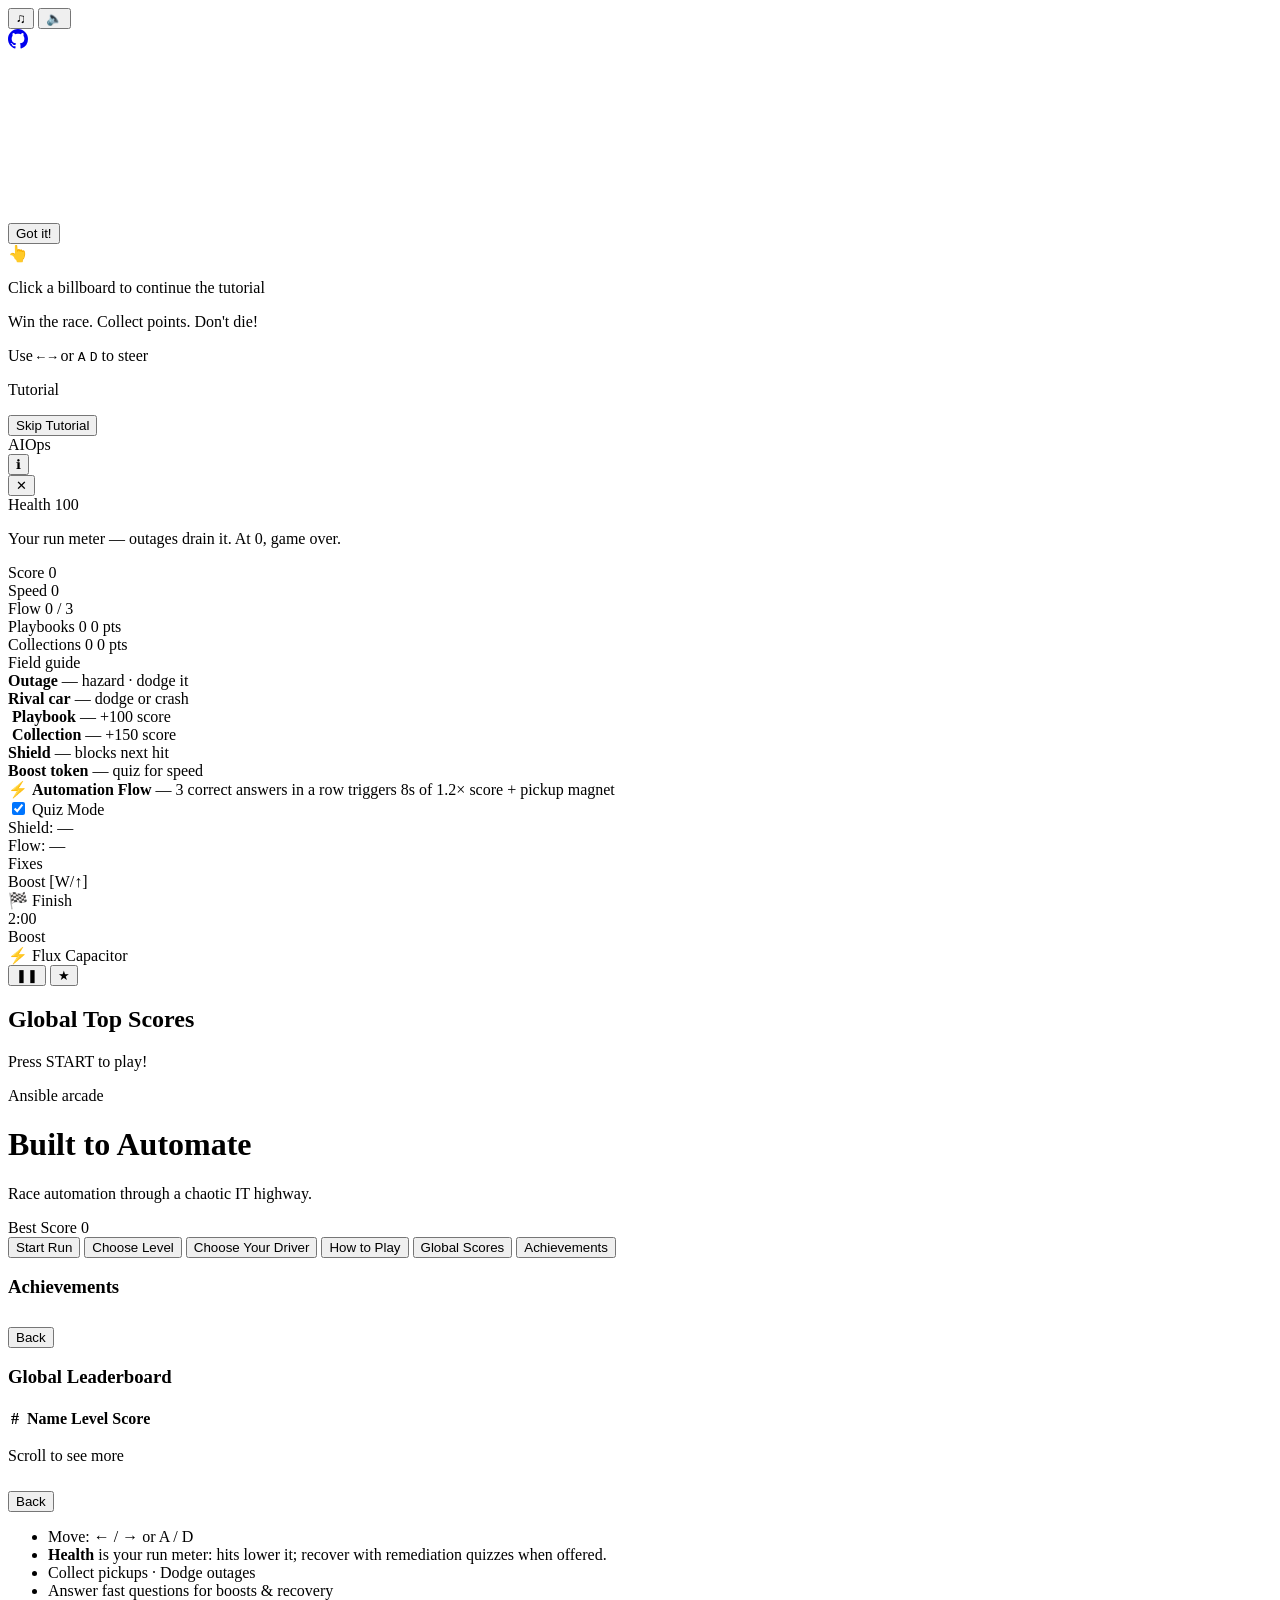
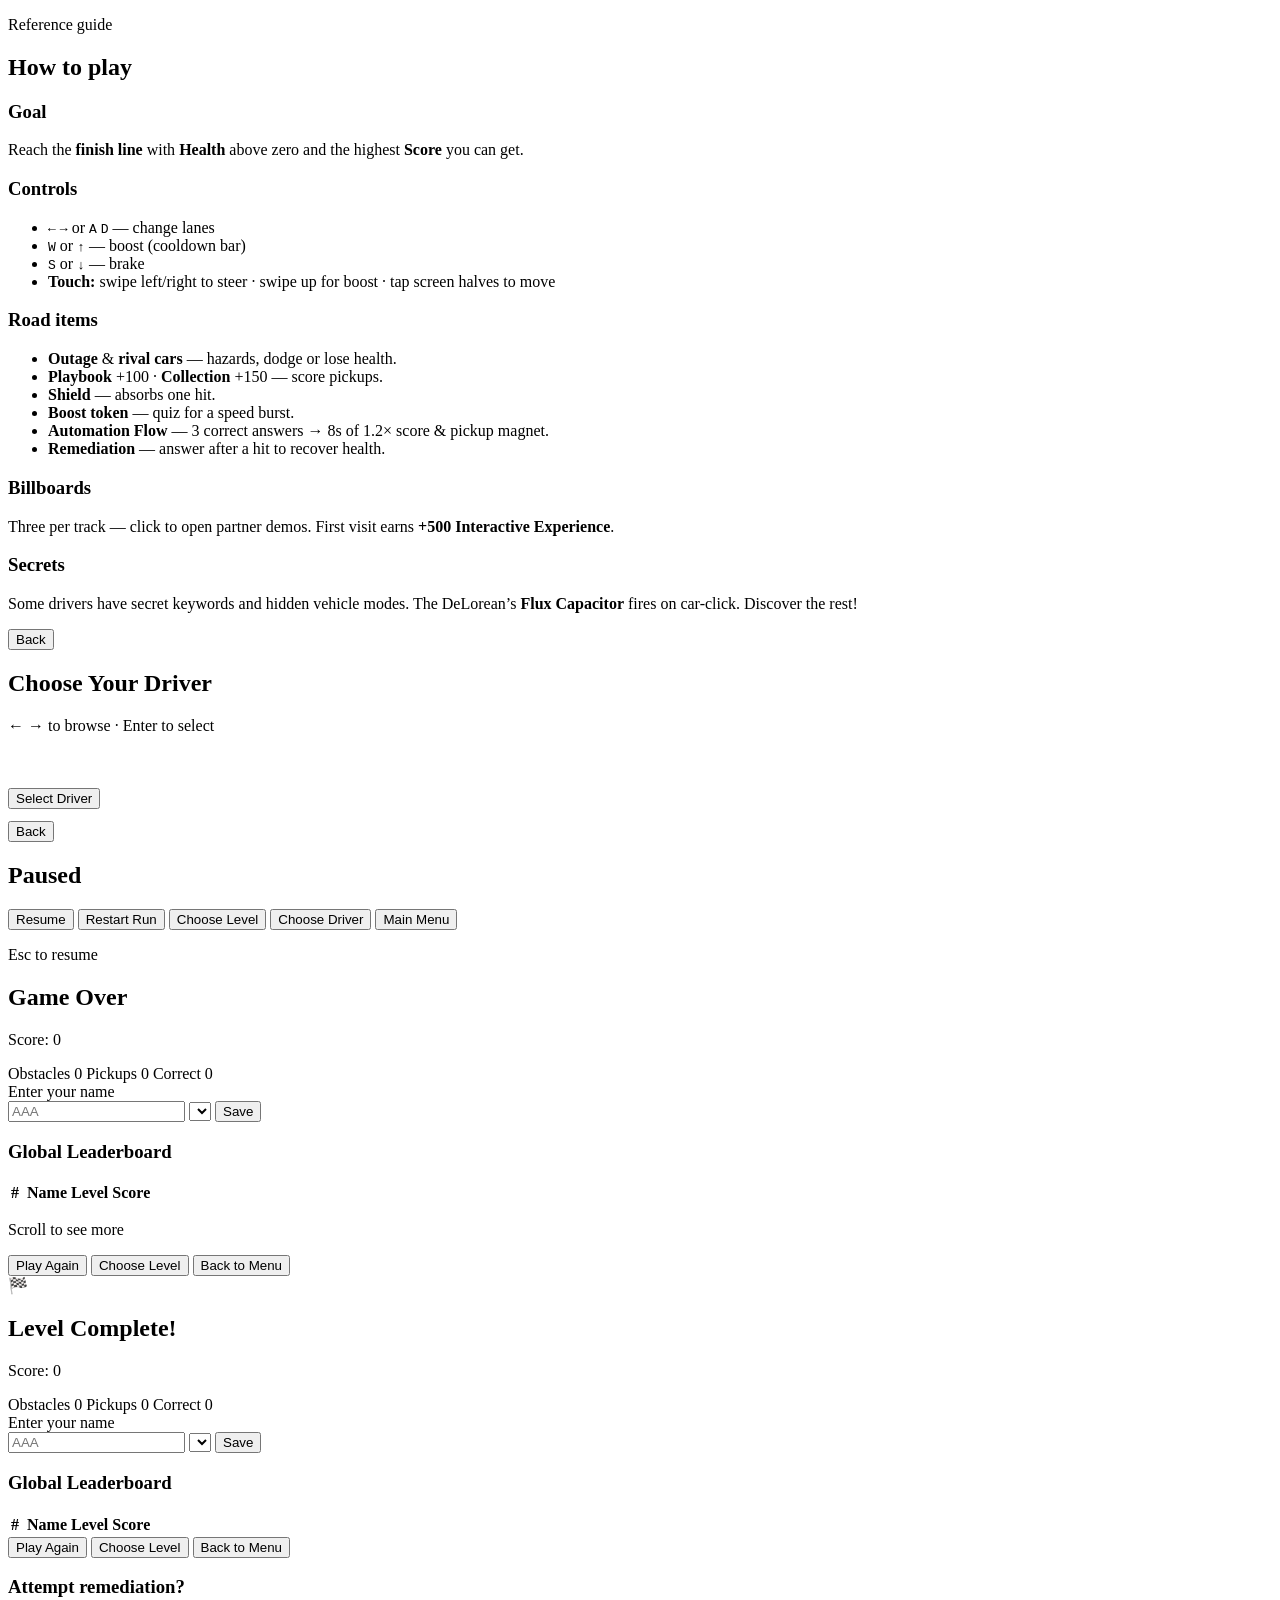
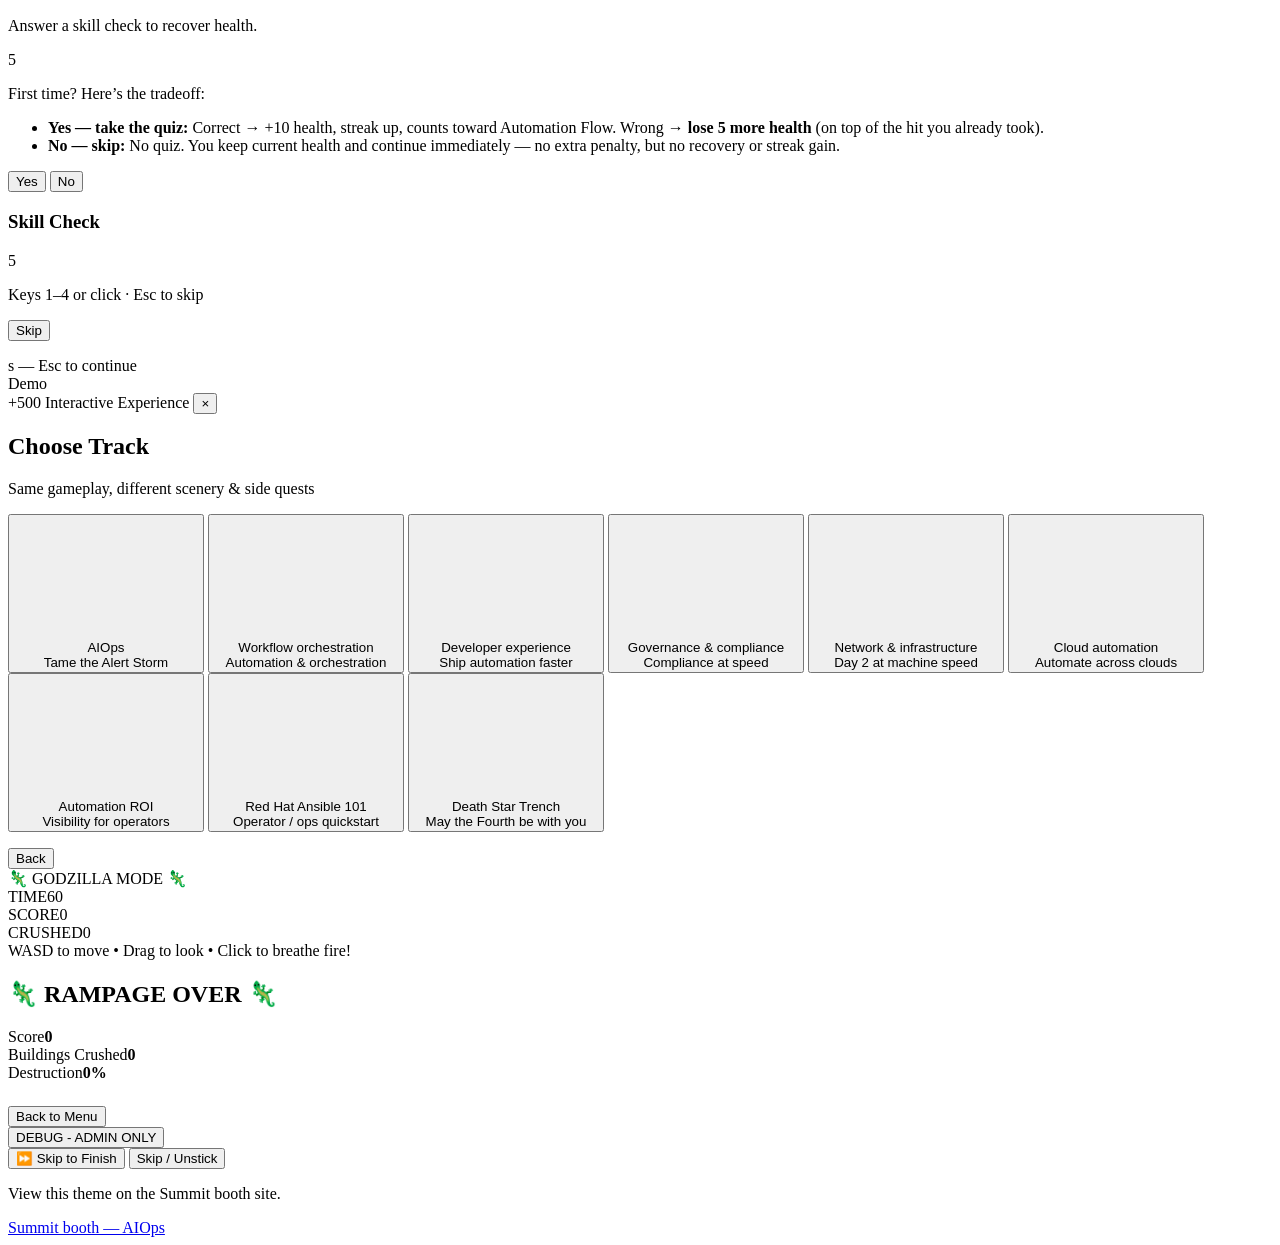
==== AAP-101/index.html @ e93354db "Death Star trench polish: visuals, TIEs, lasers, finale, SFX - Trench lighting, stars/Yavin, turret " ====
<!DOCTYPE html>
<html lang="en">
  <head>
    <meta charset="UTF-8" />
    <script>
      /* Keep SLUGS in sync with pathSegment in src/data/config.js */
      (function () {
        if (location.protocol === "file:") return;
        var SLUGS = [
          "AIOps",
          "Workflows",
          "Developer-Experience",
          "Policy-and-governance",
          "Infrastructure-and-network",
          "AAP-on-cloud",
          "Metrics-and-telemetry",
          "AAP-101",
          "Death-Star-Trench",
        ];
        function computeBaseHref(pathname) {
          var p = pathname.replace(/\/+$/, "") || "/";
          var parts = p.split("/").filter(Boolean);
          var last = parts[parts.length - 1];
          if (last && SLUGS.indexOf(last) !== -1) {
            parts.pop();
            return parts.length ? "/" + parts.join("/") + "/" : "/";
          }
          return (p === "/" ? "" : p) + "/";
        }
        var b = document.createElement("base");
        b.href = computeBaseHref(location.pathname);
        var cs = document.querySelector("meta[charset]");
        if (cs) cs.insertAdjacentElement("afterend", b);
        else document.head.prepend(b);
      })();
    </script>
    <meta name="viewport" content="width=device-width, initial-scale=1.0" />
    <title>Built to Automate</title>
    <link rel="preconnect" href="https://fonts.googleapis.com" />
    <link rel="preconnect" href="https://fonts.gstatic.com" crossorigin />
    <link
      href="https://fonts.googleapis.com/css2?family=Orbitron:wght@500;700;900&family=Press+Start+2P&family=Red+Hat+Display:ital,wght@0,400..900;1,400..900&display=swap"
      rel="stylesheet"
    />
    <link rel="stylesheet" href="./style.css" />
    <script type="importmap">
      {
        "imports": {
          "three": "https://cdn.jsdelivr.net/npm/three@0.160.0/build/three.module.js",
          "firebase/app": "https://www.gstatic.com/firebasejs/11.7.1/firebase-app.js",
          "firebase/firestore": "https://www.gstatic.com/firebasejs/11.7.1/firebase-firestore.js"
        }
      }
    </script>
  </head>
  <body>
    <div id="audio-controls">
      <button id="btn-music" title="Toggle music">&#9835;</button>
      <button id="btn-sfx" title="Toggle sound effects">&#128264;</button>
    </div>
    <a
      id="github-link"
      href="https://github.com/abwalczyk/ansible-f1"
      target="_blank"
      rel="noopener noreferrer"
      title="View on GitHub"
    >
      <svg width="20" height="20" viewBox="0 0 16 16" fill="currentColor">
        <path d="M8 0C3.58 0 0 3.58 0 8c0 3.54 2.29 6.53 5.47 7.59.4.07.55-.17.55-.38
          0-.19-.01-.82-.01-1.49-2.01.37-2.53-.49-2.69-.94-.09-.23-.48-.94-.82-1.13-.28-.15-.68-.52
          -.01-.53.63-.01 1.08.58 1.23.82.72 1.21 1.87.87 2.33.66.07-.52.28-.87.51-1.07-1.78-.2
          -3.64-.89-3.64-3.95 0-.87.31-1.59.82-2.15-.08-.2-.36-1.02.08-2.12 0 0 .67-.21 2.2.82
          .64-.18 1.32-.27 2-.27.68 0 1.36.09 2 .27 1.53-1.04 2.2-.82 2.2-.82.44 1.1.16 1.92
          .08 2.12.51.56.82 1.27.82 2.15 0 3.07-1.87 3.75-3.65 3.95.29.25.54.73.54 1.48 0
          1.07-.01 1.93-.01 2.2 0 .21.15.46.55.38A8.013 8.013 0 0016 8c0-4.42-3.58-8-8-8z"/>
      </svg>
    </a>
    <div id="game-root">
      <canvas id="c"></canvas>
      <div id="screen-flash" aria-hidden="true"></div>
      <div id="brake-vignette" class="brake-vignette" aria-hidden="true"></div>
      <div id="damage-popup" class="damage-popup" aria-hidden="true"></div>
      <div id="pickup-popup" class="pickup-popup" aria-hidden="true"></div>
      <div id="hippo-announce" class="hippo-announce" aria-hidden="true"></div>
      <div id="combo-display" class="combo-display hidden" aria-hidden="true"></div>
      <div id="achievement-popup" class="achievement-popup hidden" aria-hidden="true"></div>

      <!-- Interactive tutorial tip (floats over 3D entities) -->
      <div id="tutorial-tip" class="tutorial-tip hidden" aria-hidden="true">
        <div class="tutorial-tip-card">
          <p id="tutorial-tip-text" class="tutorial-tip-text"></p>
          <button type="button" id="btn-tutorial-got-it" class="btn primary btn-small">Got it!</button>
        </div>
        <div class="tutorial-tip-arrow"></div>
      </div>
      <!-- After ~15s on billboard tutorial step: non-blocking hint + pointer (pointer-events none) -->
      <div id="tutorial-bb-nudge" class="tutorial-bb-nudge hidden" aria-hidden="true">
        <div class="tutorial-bb-nudge-dim" aria-hidden="true"></div>
        <div id="tutorial-bb-nudge-pointer" class="tutorial-bb-nudge-pointer" aria-hidden="true">👆</div>
        <div class="tutorial-bb-nudge-bar">
          <p id="tutorial-bb-nudge-text" class="tutorial-bb-nudge-text">Click a billboard to continue the tutorial</p>
        </div>
      </div>
      <!-- skip button moved inside tutorial-checklist below -->
      <div id="tutorial-banner" class="tutorial-banner hidden" aria-hidden="true">
        <p class="tutorial-banner-text">Win the race. Collect points. Don't die!</p>
        <p class="tutorial-banner-sub">Use <kbd>←</kbd> <kbd>→</kbd> or <kbd>A</kbd> <kbd>D</kbd> to steer</p>
      </div>

      <!-- Tutorial-to-race countdown -->
      <div id="tutorial-countdown" class="tutorial-countdown hidden" aria-hidden="true">
        <span id="tutorial-countdown-num" class="tutorial-countdown-num"></span>
      </div>

      <!-- Tutorial progress checklist -->
      <div id="tutorial-checklist" class="tutorial-checklist hidden" aria-label="Tutorial progress">
        <div class="tutorial-checklist-header">Tutorial</div>
        <ul id="tutorial-checklist-items" class="tutorial-checklist-items">
          <!-- populated dynamically from TUTORIAL_STEPS -->
        </ul>
        <button type="button" id="btn-skip-tutorial" class="btn-skip-tutorial">Skip Tutorial</button>
      </div>

      <div id="hud" class="hud hidden">
        <div class="hud-theme-strip" aria-label="Current track">
          <div id="hud-level-name" class="hud-theme-title">AIOps</div>
        </div>
        <button type="button" id="btn-hud-info" class="hud-info-toggle" title="Show info">ℹ</button>
        <div class="hud-left">
          <button type="button" id="btn-hud-close" class="hud-close-btn" title="Close">✕</button>
          <div class="hud-stats">
            <div class="hud-stat-block">
              <div class="hud-health-row">
                Health <span id="hud-health">100</span>
              </div>
              <p class="hud-stat-hint">
                Your run meter — outages drain it. At 0, game over.
              </p>
            </div>
            <div>Score <span id="hud-score">0</span></div>
            <div>Speed <span id="hud-speed">0</span></div>
            <div class="hud-flow-progress">
              Flow <span id="hud-streak">0</span> / 3
              <div class="flow-pips">
                <span class="flow-pip" id="flow-pip-0"></span>
                <span class="flow-pip" id="flow-pip-1"></span>
                <span class="flow-pip" id="flow-pip-2"></span>
              </div>
            </div>
            <div class="hud-pickup-counter">
              Playbooks <span id="hud-playbooks">0</span>
              <span class="hud-pickup-pts" id="hud-playbook-pts">0 pts</span>
            </div>
            <div class="hud-pickup-counter">
              Collections <span id="hud-collections">0</span>
              <span class="hud-pickup-pts" id="hud-collection-pts">0 pts</span>
            </div>
          </div>
          <div class="hud-legend" aria-label="What objects mean">
            <div class="legend-title">Field guide</div>
            <div class="legend-row">
              <span class="swatch swatch-outage" aria-hidden="true"></span>
              <span><strong>Outage</strong> — hazard · dodge it</span>
            </div>
            <div class="legend-row">
              <span class="swatch swatch-rival" aria-hidden="true"></span>
              <span><strong>Rival car</strong> — dodge or crash</span>
            </div>
            <div class="legend-row">
              <img class="swatch-icon" src="./assets/playbook-icon.png" alt="" aria-hidden="true" />
              <span><strong>Playbook</strong> — +100 score</span>
            </div>
            <div class="legend-row">
              <img class="swatch-icon" src="./assets/collection-icon.png" alt="" aria-hidden="true" />
              <span><strong>Collection</strong> — +150 score</span>
            </div>
            <div class="legend-row">
              <span class="swatch swatch-shield" aria-hidden="true"></span>
              <span><strong>Shield</strong> — blocks next hit</span>
            </div>
            <div class="legend-row">
              <span class="swatch swatch-boost" aria-hidden="true"></span>
              <span><strong>Boost token</strong> — quiz for speed</span>
            </div>
            <div class="legend-divider"></div>
            <div class="legend-row legend-flow-row">
              <span class="swatch swatch-flow" aria-hidden="true">⚡</span>
              <span><strong>Automation Flow</strong> — 3 correct answers in a row triggers 8s of 1.2× score + pickup magnet</span>
            </div>
            <div class="legend-divider"></div>
            <label class="legend-row quiz-toggle-row">
              <input type="checkbox" id="quiz-toggle" checked />
              <span>Quiz Mode</span>
            </label>
          </div>
        </div>
        <div class="hud-right">
          <div id="hud-shield">Shield: —</div>
          <div id="hud-flow">Flow: —</div>
          <div id="hud-remediations" class="hud-remediations">
            <span class="rem-label">Fixes</span>
            <span class="rem-icons" id="rem-icons"></span>
          </div>
          <div id="hud-manual-boost" class="hud-manual-boost ready">
            <span class="mb-label">Boost [W/↑]</span>
            <div class="mb-bar"><div id="mb-fill" class="mb-fill"></div></div>
          </div>
        </div>
        <div id="finish-progress" class="finish-progress">
          <span class="finish-label">🏁 Finish</span>
          <div class="finish-track">
            <div id="finish-fill" class="finish-fill"></div>
          </div>
          <span id="finish-time" class="finish-time">2:00</span>
        </div>
        <div id="boost-bar" class="boost-bar hidden">
          <span>Boost</span>
          <div class="boost-track">
            <div id="boost-fill"></div>
          </div>
        </div>
        <div id="tt-cooldown-bar" class="tt-cooldown-bar hidden">
          <span>⚡ Flux Capacitor</span>
          <div class="tt-track">
            <div id="tt-cooldown-fill"></div>
          </div>
        </div>
        <div id="hud-status" class="hud-status"></div>
        <button type="button" id="btn-touch-pause" class="touch-pause" title="Pause">&#10074;&#10074;</button>
        <button type="button" id="btn-mobile-secret" class="mobile-secret-btn" title="Secret">★</button>
      </div>

      <div id="attract-scores" class="attract-scores hidden">
        <h2 class="attract-scores-title">Global Top Scores</h2>
        <div class="attract-scores-list" id="attract-scores-list"></div>
        <p class="attract-insert">Press START to play!</p>
      </div>

      <div id="main-menu" class="overlay panel">
        <p class="eyebrow">Ansible arcade</p>
        <h1 class="title">Built to Automate</h1>
        <p class="tagline">Race automation through a chaotic IT highway.</p>
        <div class="best-row">
          Best Score <span id="menu-best">0</span>
        </div>
        <button type="button" id="btn-start" class="btn primary">Start Run</button>
        <button type="button" id="btn-choose-level-menu" class="btn">Choose Level</button>
        <button type="button" id="btn-choose-driver" class="btn">Choose Your Driver</button>
        <button type="button" id="btn-how-to-play" class="btn">How to Play</button>
        <button type="button" id="btn-highscores" class="btn">Global Scores</button>
        <button type="button" id="btn-achievements" class="btn">Achievements</button>

        <div id="menu-achievements" class="menu-achievements hidden">
          <h3 class="lb-title">Achievements</h3>
          <div class="achievements-grid" id="achievements-grid"></div>
          <button type="button" id="btn-ach-back" class="btn" style="margin-top:0.6rem">Back</button>
        </div>

        <div id="menu-leaderboard" class="go-leaderboard hidden">
          <h3 class="lb-title">Global Leaderboard</h3>
          <div class="lb-scroll" id="menu-lb-scroll">
            <table class="lb-table">
              <thead>
                <tr><th>#</th><th></th><th>Name</th><th>Level</th><th>Score</th></tr>
              </thead>
              <tbody id="menu-lb-body"></tbody>
            </table>
          </div>
          <p class="lb-hint">Scroll to see more</p>
          <button type="button" id="btn-lb-back" class="btn" style="margin-top:0.6rem">Back</button>
        </div>

        <ul class="help">
          <li>Move: ← / → or A / D</li>
          <li>
            <strong>Health</strong> is your run meter: hits lower it; recover with
            remediation quizzes when offered.
          </li>
          <li>Collect pickups · Dodge outages</li>
          <li>Answer fast questions for boosts &amp; recovery</li>
        </ul>
      </div>

      <div id="tutorial-overlay" class="overlay tutorial-overlay hidden" aria-hidden="true">
        <div class="tutorial-panel">
          <p class="eyebrow">Reference guide</p>
          <h2 class="tutorial-title">How to play</h2>
          <div class="tutorial-scroll">
            <section class="tutorial-section">
              <h3>Goal</h3>
              <p>Reach the <strong>finish line</strong> with <strong>Health</strong> above zero and the highest <strong>Score</strong> you can get.</p>
            </section>
            <section class="tutorial-section">
              <h3>Controls</h3>
              <ul class="tutorial-list">
                <li><kbd>←</kbd> <kbd>→</kbd> or <kbd>A</kbd> <kbd>D</kbd> — change lanes</li>
                <li><kbd>W</kbd> or <kbd>↑</kbd> — boost (cooldown bar)</li>
                <li><kbd>S</kbd> or <kbd>↓</kbd> — brake</li>
                <li><strong>Touch:</strong> swipe left/right to steer · swipe up for boost · tap screen halves to move</li>
              </ul>
            </section>
            <section class="tutorial-section">
              <h3>Road items</h3>
              <ul class="tutorial-list">
                <li><strong>Outage</strong> &amp; <strong>rival cars</strong> — hazards, dodge or lose health.</li>
                <li><strong>Playbook</strong> +100 · <strong>Collection</strong> +150 — score pickups.</li>
                <li><strong>Shield</strong> — absorbs one hit.</li>
                <li><strong>Boost token</strong> — quiz for a speed burst.</li>
                <li><strong>Automation Flow</strong> — 3 correct answers → 8s of 1.2× score &amp; pickup magnet.</li>
                <li><strong>Remediation</strong> — answer after a hit to recover health.</li>
              </ul>
            </section>
            <section class="tutorial-section">
              <h3>Billboards</h3>
              <p>Three per track — click to open partner demos. First visit earns <strong>+500 Interactive Experience</strong>.</p>
            </section>
            <section class="tutorial-section tutorial-spoiler">
              <h3>Secrets</h3>
              <p>Some drivers have secret keywords and hidden vehicle modes. The DeLorean’s <strong>Flux Capacitor</strong> fires on car-click. Discover the rest!</p>
            </section>
          </div>
          <div class="tutorial-actions">
            <button type="button" id="btn-tutorial-back" class="btn">Back</button>
          </div>
        </div>
      </div>

      <div id="driver-select" class="overlay panel hidden">
        <h2 class="driver-select-title">Choose Your Driver</h2>
        <p class="driver-select-hint">← → to browse · Enter to select</p>
        <div class="driver-cards" id="driver-cards"></div>

        <div id="driver-detail" class="driver-detail hidden">
          <div class="driver-detail-inner">
            <img id="driver-detail-photo" class="driver-detail-photo" src="" alt="" />
            <div class="driver-detail-info">
              <h3 id="driver-detail-name" class="driver-detail-name"></h3>
              <p id="driver-detail-origin" class="driver-detail-origin"></p>
              <p id="driver-detail-bio" class="driver-detail-bio"></p>
              <button type="button" id="btn-select-driver" class="btn primary">Select Driver</button>
            </div>
            <div class="driver-car-preview" id="driver-car-preview"></div>
          </div>
        </div>

        <button type="button" id="btn-driver-back" class="btn" style="margin-top:0.8rem">Back</button>
      </div>

      <div id="pause-menu" class="overlay panel hidden">
        <h2>Paused</h2>
        <button type="button" id="btn-resume" class="btn primary">Resume</button>
        <button type="button" id="btn-restart-pause" class="btn">Restart Run</button>
        <button type="button" id="btn-choose-level-pause" class="btn">Choose Level</button>
        <button type="button" id="btn-choose-driver-pause" class="btn">Choose Driver</button>
        <button type="button" id="btn-menu-pause" class="btn">Main Menu</button>
        <p class="hint">Esc to resume</p>
      </div>

      <div id="game-over" class="overlay panel hidden">
        <h2>Game Over</h2>

        <div id="go-entry" class="go-entry">
          <p class="go-final-score">Score: <span id="go-score">0</span></p>
          <div class="go-stats-row">
            <span>Obstacles <span id="go-hits">0</span></span>
            <span>Pickups <span id="go-pickups">0</span></span>
            <span>Correct <span id="go-correct">0</span></span>
          </div>
          <label class="go-name-label" for="go-name-input">Enter your name</label>
          <div class="go-name-row">
            <input type="text" id="go-name-input" class="go-name-input" maxlength="16" placeholder="AAA" autocomplete="off" />
            <select id="go-country" class="go-country" title="Country"></select>
            <button type="button" id="btn-save-score" class="btn primary">Save</button>
          </div>
        </div>

        <div id="go-leaderboard" class="go-leaderboard hidden">
          <div id="go-rank-banner" class="rank-banner hidden"></div>
          <h3 class="lb-title">Global Leaderboard</h3>
          <div class="lb-scroll" id="lb-scroll">
            <table class="lb-table">
              <thead>
                <tr><th>#</th><th></th><th>Name</th><th>Level</th><th>Score</th></tr>
              </thead>
              <tbody id="lb-body"></tbody>
            </table>
          </div>
          <p class="lb-hint">Scroll to see more</p>
        </div>

        <div class="go-buttons">
          <button type="button" id="btn-restart-go" class="btn primary">Play Again</button>
          <button type="button" id="btn-choose-level-go" class="btn">Choose Level</button>
          <button type="button" id="btn-menu-go" class="btn">Back to Menu</button>
        </div>
      </div>

      <div id="level-complete" class="overlay panel hidden">
        <div id="lc-flags" class="lc-flags">🏁</div>
        <h2 id="lc-title">Level Complete!</h2>
        <p id="lc-message" class="lc-message"></p>
        <p class="go-final-score">Score: <span id="lc-score">0</span></p>
        <div class="go-stats-row">
          <span>Obstacles <span id="lc-hits">0</span></span>
          <span>Pickups <span id="lc-pickups">0</span></span>
          <span>Correct <span id="lc-correct">0</span></span>
        </div>

        <div id="lc-entry" class="go-entry">
          <label class="go-name-label" for="lc-name-input">Enter your name</label>
          <div class="go-name-row">
            <input type="text" id="lc-name-input" class="go-name-input" maxlength="16" placeholder="AAA" autocomplete="off" />
            <select id="lc-country" class="go-country" title="Country"></select>
            <button type="button" id="btn-save-score-lc" class="btn primary">Save</button>
          </div>
        </div>

        <div id="lc-leaderboard" class="go-leaderboard hidden">
          <div id="lc-rank-banner" class="rank-banner hidden"></div>
          <h3 class="lb-title">Global Leaderboard</h3>
          <div class="lb-scroll" id="lc-lb-scroll">
            <table class="lb-table">
              <thead>
                <tr><th>#</th><th></th><th>Name</th><th>Level</th><th>Score</th></tr>
              </thead>
              <tbody id="lc-lb-body"></tbody>
            </table>
          </div>
        </div>

        <div class="go-buttons">
          <button type="button" id="btn-next-lc" class="btn primary">Play Again</button>
          <button type="button" id="btn-choose-level-lc" class="btn">Choose Level</button>
          <button type="button" id="btn-menu-lc" class="btn">Back to Menu</button>
        </div>
      </div>

      <div id="recovery-overlay" class="overlay panel compact hidden">
        <h3>Attempt remediation?</h3>
        <p class="hint">Answer a skill check to recover health.</p>
        <p id="recovery-countdown" class="recovery-countdown">5</p>
        <div id="recovery-first-tip" class="recovery-first-tip hidden">
          <p class="recovery-tip-title">First time? Here’s the tradeoff:</p>
          <ul class="recovery-tip-list">
            <li>
              <strong>Yes — take the quiz:</strong> Correct → +10 health, streak up, counts toward Automation Flow.
              Wrong → <strong>lose 5 more health</strong> (on top of the hit you already took).
            </li>
            <li>
              <strong>No — skip:</strong> No quiz. You keep current health and continue immediately — no extra penalty, but no recovery or streak gain.
            </li>
          </ul>
        </div>
        <div class="row">
          <button type="button" id="recovery-yes" class="btn primary">Yes</button>
          <button type="button" id="recovery-no" class="btn">No</button>
        </div>
      </div>

      <div id="quiz-overlay" class="overlay panel quiz hidden">
        <div id="quiz-question-panel">
          <h3 id="quiz-title">Skill Check</h3>
          <p id="quiz-countdown" class="quiz-countdown">5</p>
          <p id="quiz-prompt"></p>
          <div id="quiz-options" class="quiz-options"></div>
          <div class="quiz-bottom-row">
            <p class="hint">Keys 1–4 or click · Esc to skip</p>
            <button type="button" id="btn-quiz-skip" class="btn btn-quiz-skip">Skip</button>
          </div>
        </div>
        <div id="quiz-result-panel" class="quiz-result-panel hidden">
          <div id="quiz-result-burst" class="quiz-result-burst" aria-hidden="true"></div>
          <p id="quiz-result-title" class="quiz-result-title"></p>
          <ul id="quiz-result-lines" class="quiz-result-lines"></ul>
          <p id="quiz-result-explain" class="quiz-result-explain"></p>
          <div id="quiz-result-timer" class="quiz-result-timer hidden">
            <span id="quiz-result-countdown"></span>s — Esc to continue
          </div>
        </div>
      </div>

      <div id="billboard-overlay" class="overlay hidden">
        <div class="billboard-panel">
          <div class="billboard-topbar">
            <span class="billboard-label" id="billboard-label">Demo</span>
            <div class="billboard-topbar-right">
              <span id="billboard-bonus" class="billboard-bonus hidden">+500 Interactive Experience</span>
              <button type="button" id="btn-billboard-close" class="billboard-close" title="Close">&times;</button>
            </div>
          </div>
          <div class="billboard-content" id="billboard-content">
            <!-- dynamic: iframe embed or coming-soon placeholder injected by UI.js -->
          </div>
        </div>
      </div>

      <div id="level-select" class="overlay panel hidden">
        <h2>Choose Track</h2>
        <p class="level-select-hint">Same gameplay, different scenery &amp; side quests</p>
        <div class="level-cards">
          <button class="level-card" data-level="A">
            <canvas class="level-preview" width="180" height="120"></canvas>
            <div class="level-card-label">AIOps</div>
            <div class="level-card-sub">Tame the Alert Storm</div>
          </button>
          <button class="level-card" data-level="B">
            <canvas class="level-preview" width="180" height="120"></canvas>
            <div class="level-card-label">Workflow orchestration</div>
            <div class="level-card-sub">Automation &amp; orchestration</div>
          </button>
          <button class="level-card" data-level="C">
            <canvas class="level-preview" width="180" height="120"></canvas>
            <div class="level-card-label">Developer experience</div>
            <div class="level-card-sub">Ship automation faster</div>
          </button>
          <button class="level-card" data-level="D">
            <canvas class="level-preview" width="180" height="120"></canvas>
            <div class="level-card-label">Governance &amp; compliance</div>
            <div class="level-card-sub">Compliance at speed</div>
          </button>
          <button class="level-card" data-level="E">
            <canvas class="level-preview" width="180" height="120"></canvas>
            <div class="level-card-label">Network &amp; infrastructure</div>
            <div class="level-card-sub">Day 2 at machine speed</div>
          </button>
          <button class="level-card" data-level="F">
            <canvas class="level-preview" width="180" height="120"></canvas>
            <div class="level-card-label">Cloud automation</div>
            <div class="level-card-sub">Automate across clouds</div>
          </button>
          <button class="level-card" data-level="G">
            <canvas class="level-preview" width="180" height="120"></canvas>
            <div class="level-card-label">Automation ROI</div>
            <div class="level-card-sub">Visibility for operators</div>
          </button>
          <button class="level-card" data-level="H">
            <canvas class="level-preview" width="180" height="120"></canvas>
            <div class="level-card-label">Red Hat Ansible 101</div>
            <div class="level-card-sub">Operator / ops quickstart</div>
          </button>
          <button type="button" class="level-card level-card-ds hidden" data-level="DS" aria-hidden="true">
            <canvas class="level-preview" width="180" height="120"></canvas>
            <div class="level-card-label">Death Star Trench</div>
            <div class="level-card-sub">May the Fourth be with you</div>
          </button>
        </div>
        <button type="button" id="btn-level-back" class="btn" style="margin-top:1rem">Back</button>
      </div>

      <!-- Godzilla Mode HUD -->
      <div id="godzilla-hud" class="godzilla-hud hidden" aria-hidden="true">
        <div class="gz-title">🦎 GODZILLA MODE 🦎</div>
        <div class="gz-stats">
          <div class="gz-stat"><span class="gz-label">TIME</span><span id="gz-time" class="gz-value">60</span></div>
          <div class="gz-stat"><span class="gz-label">SCORE</span><span id="gz-score" class="gz-value">0</span></div>
          <div class="gz-stat"><span class="gz-label">CRUSHED</span><span id="gz-crushed" class="gz-value">0</span></div>
        </div>
        <div class="gz-hint">WASD to move &bull; Drag to look &bull; Click to breathe fire!</div>
      </div>

      <!-- Godzilla Score Summary -->
      <div id="godzilla-score" class="overlay panel hidden">
        <h2 class="gz-score-title">🦎 RAMPAGE OVER 🦎</h2>
        <div class="gz-score-grid">
          <div class="gz-score-row"><span>Score</span><strong id="gz-final-score">0</strong></div>
          <div class="gz-score-row"><span>Buildings Crushed</span><strong id="gz-final-crushed">0</strong></div>
          <div class="gz-score-row"><span>Destruction</span><strong id="gz-final-pct">0%</strong></div>
        </div>
        <button type="button" id="btn-gz-back" class="btn" style="margin-top:1.5rem">Back to Menu</button>
      </div>

      <div id="debug-panel" class="debug-panel">
        <button type="button" id="btn-debug-toggle" class="btn-debug-toggle">DEBUG - ADMIN ONLY</button>
        <div id="debug-tools" class="debug-tools hidden">
          <button type="button" id="btn-dev-skip" class="debug-btn" title="Skip to last 10s">&#9193; Skip to Finish</button>
          <button type="button" id="btn-unstick" class="debug-btn" title="Stuck? Click to force-resume the run">Skip / Unstick</button>
        </div>
      </div>
    </div>

    <!-- Fixed dock: must stay outside #game-root so z-index stacks above overlays -->
    <div
      id="summit-booth-back-wrap"
      class="summit-booth-dock hidden"
      aria-label="Summit booth theme page"
    >
      <p class="summit-booth-dock-lead" id="summit-booth-lead">
        View this theme on the Summit booth site.
      </p>
      <a
        id="summit-booth-back"
        class="summit-booth-dock-btn"
        href="https://abwalczyk.github.io/summit-booth-themes/AIOps/"
        target="_blank"
        rel="noopener noreferrer"
        >Summit booth — AIOps</a>
    </div>

    <script type="module" src="./src/main.js"></script>
  </body>
</html>
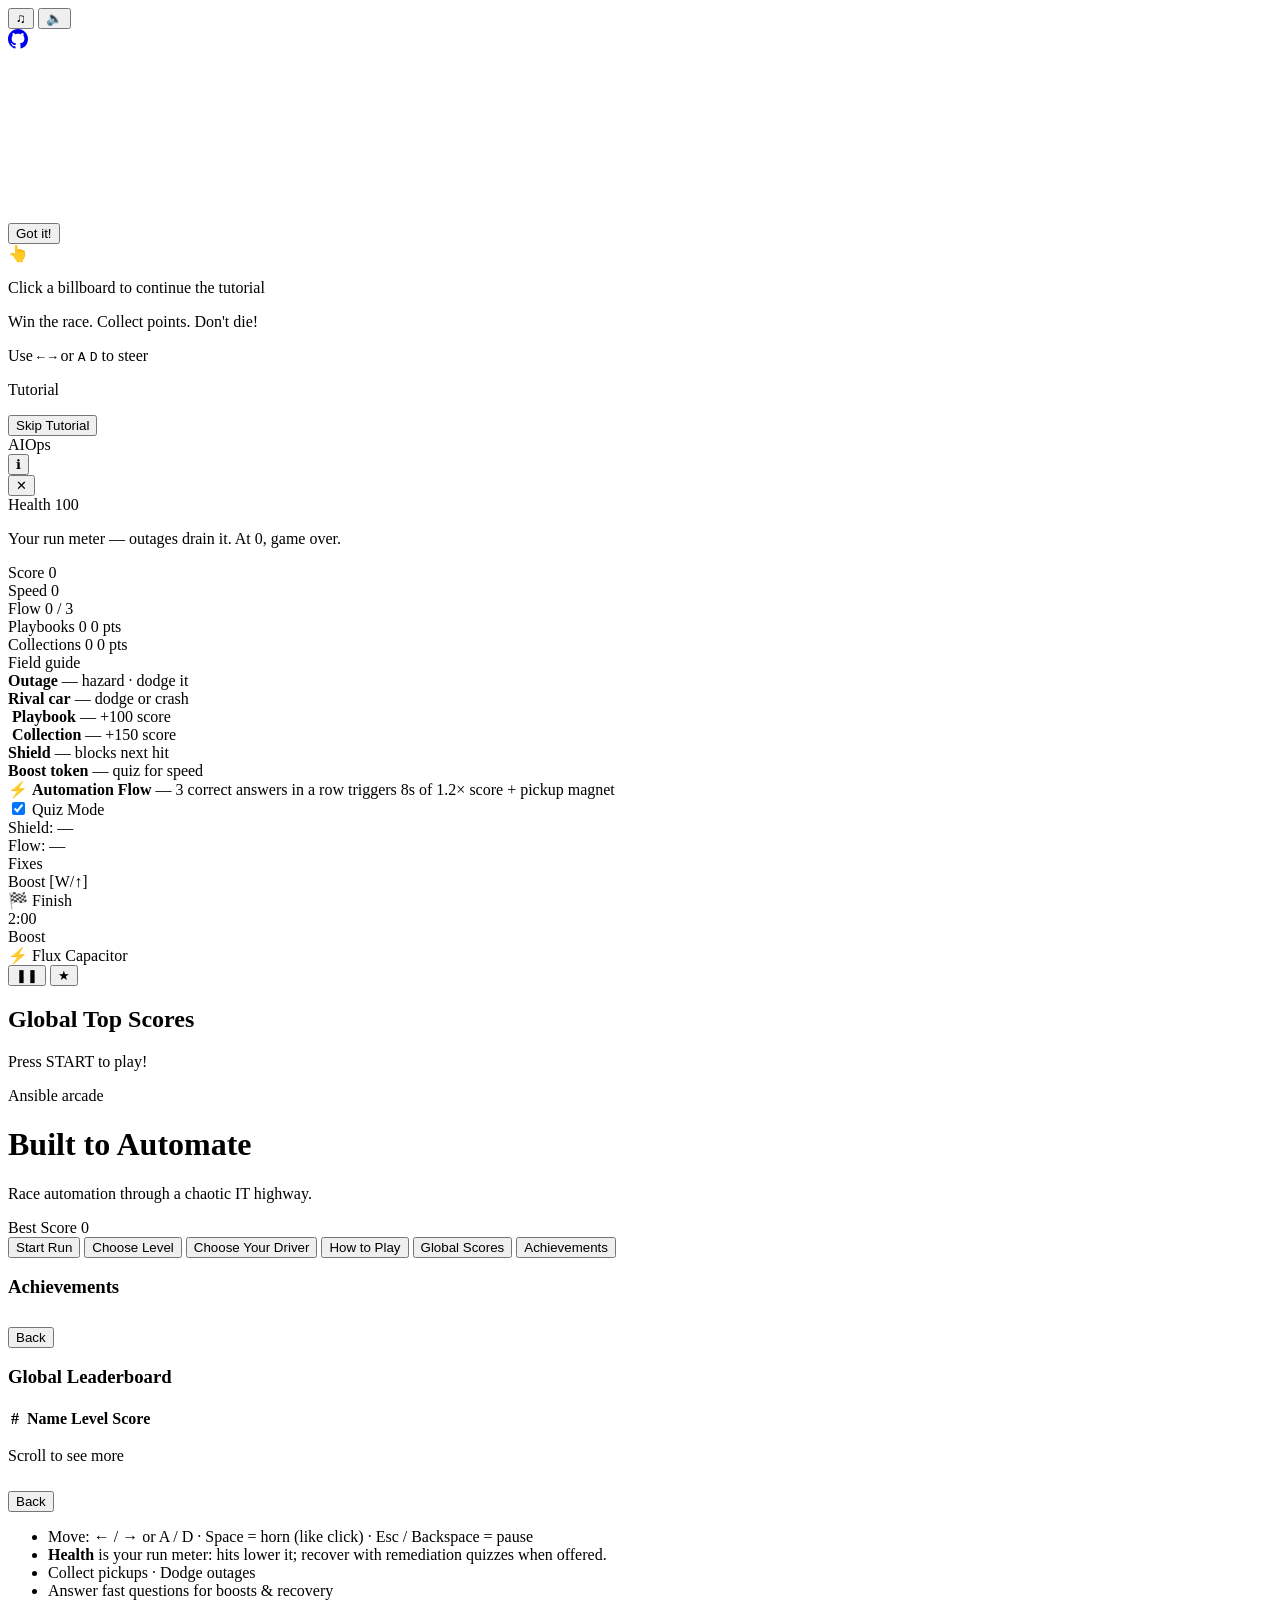
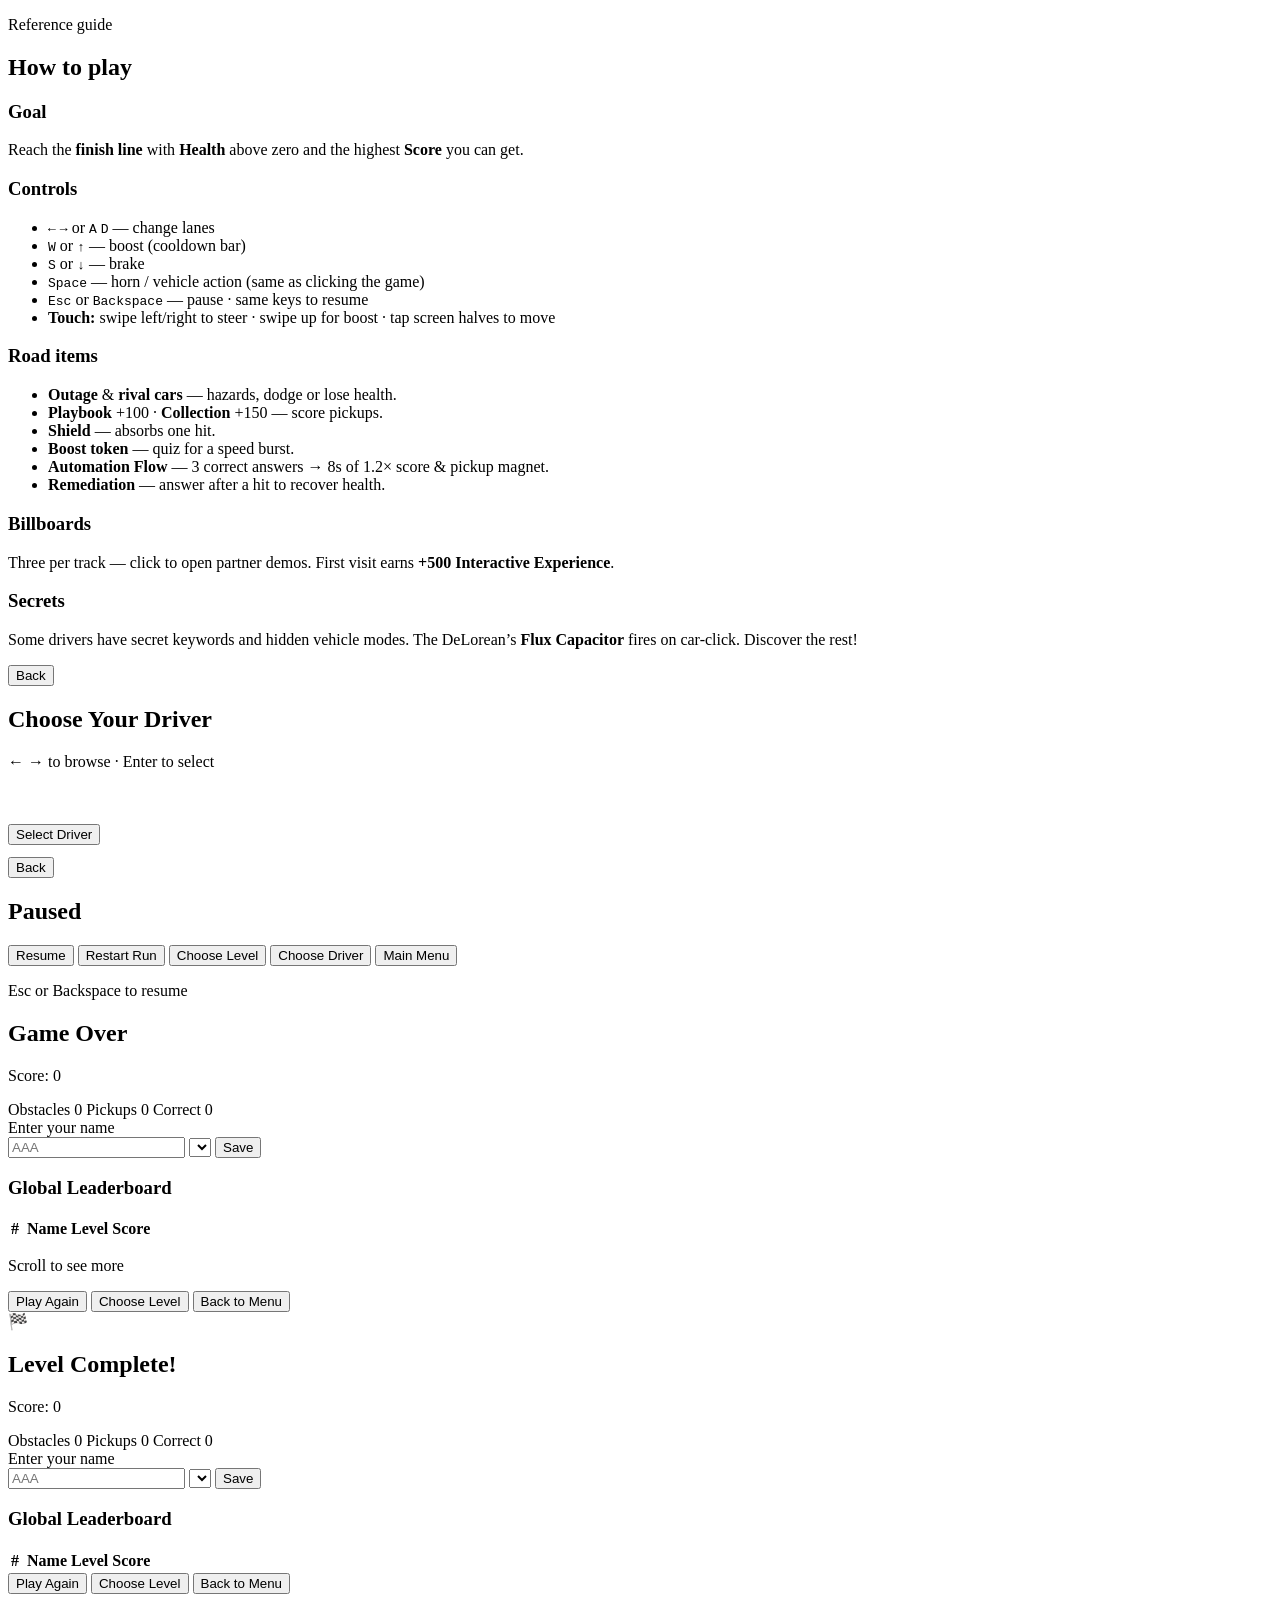
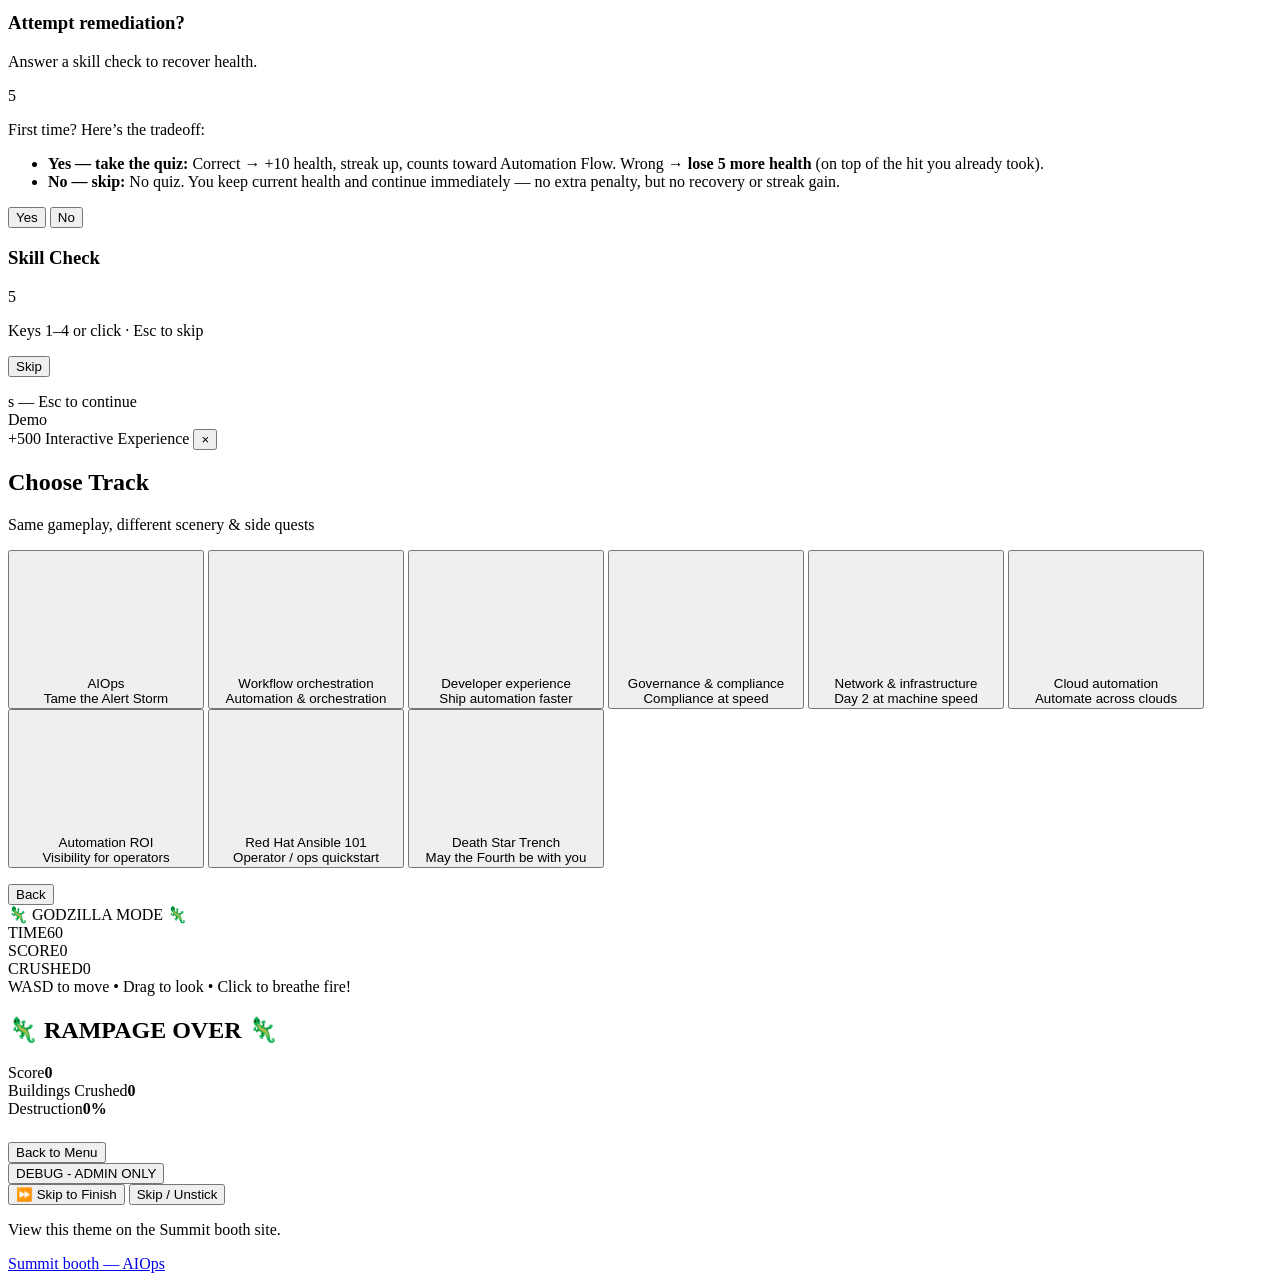
==== commit 25877b53: "Controls: Space = horn/vehicle (like click); Esc + Backspace pause/resume - Refactor _hornOrVehicleA" ====
--- a/AAP-101/index.html
+++ b/AAP-101/index.html
@@ -271,7 +271,7 @@
         </div>
 
         <ul class="help">
-          <li>Move: ← / → or A / D</li>
+          <li>Move: ← / → or A / D · Space = horn (like click) · Esc / Backspace = pause</li>
           <li>
             <strong>Health</strong> is your run meter: hits lower it; recover with
             remediation quizzes when offered.
@@ -296,6 +296,8 @@
                 <li><kbd>←</kbd> <kbd>→</kbd> or <kbd>A</kbd> <kbd>D</kbd> — change lanes</li>
                 <li><kbd>W</kbd> or <kbd>↑</kbd> — boost (cooldown bar)</li>
                 <li><kbd>S</kbd> or <kbd>↓</kbd> — brake</li>
+                <li><kbd>Space</kbd> — horn / vehicle action (same as clicking the game)</li>
+                <li><kbd>Esc</kbd> or <kbd>Backspace</kbd> — pause · same keys to resume</li>
                 <li><strong>Touch:</strong> swipe left/right to steer · swipe up for boost · tap screen halves to move</li>
               </ul>
             </section>
@@ -353,7 +355,7 @@
         <button type="button" id="btn-choose-level-pause" class="btn">Choose Level</button>
         <button type="button" id="btn-choose-driver-pause" class="btn">Choose Driver</button>
         <button type="button" id="btn-menu-pause" class="btn">Main Menu</button>
-        <p class="hint">Esc to resume</p>
+        <p class="hint">Esc or Backspace to resume</p>
       </div>
 
       <div id="game-over" class="overlay panel hidden">
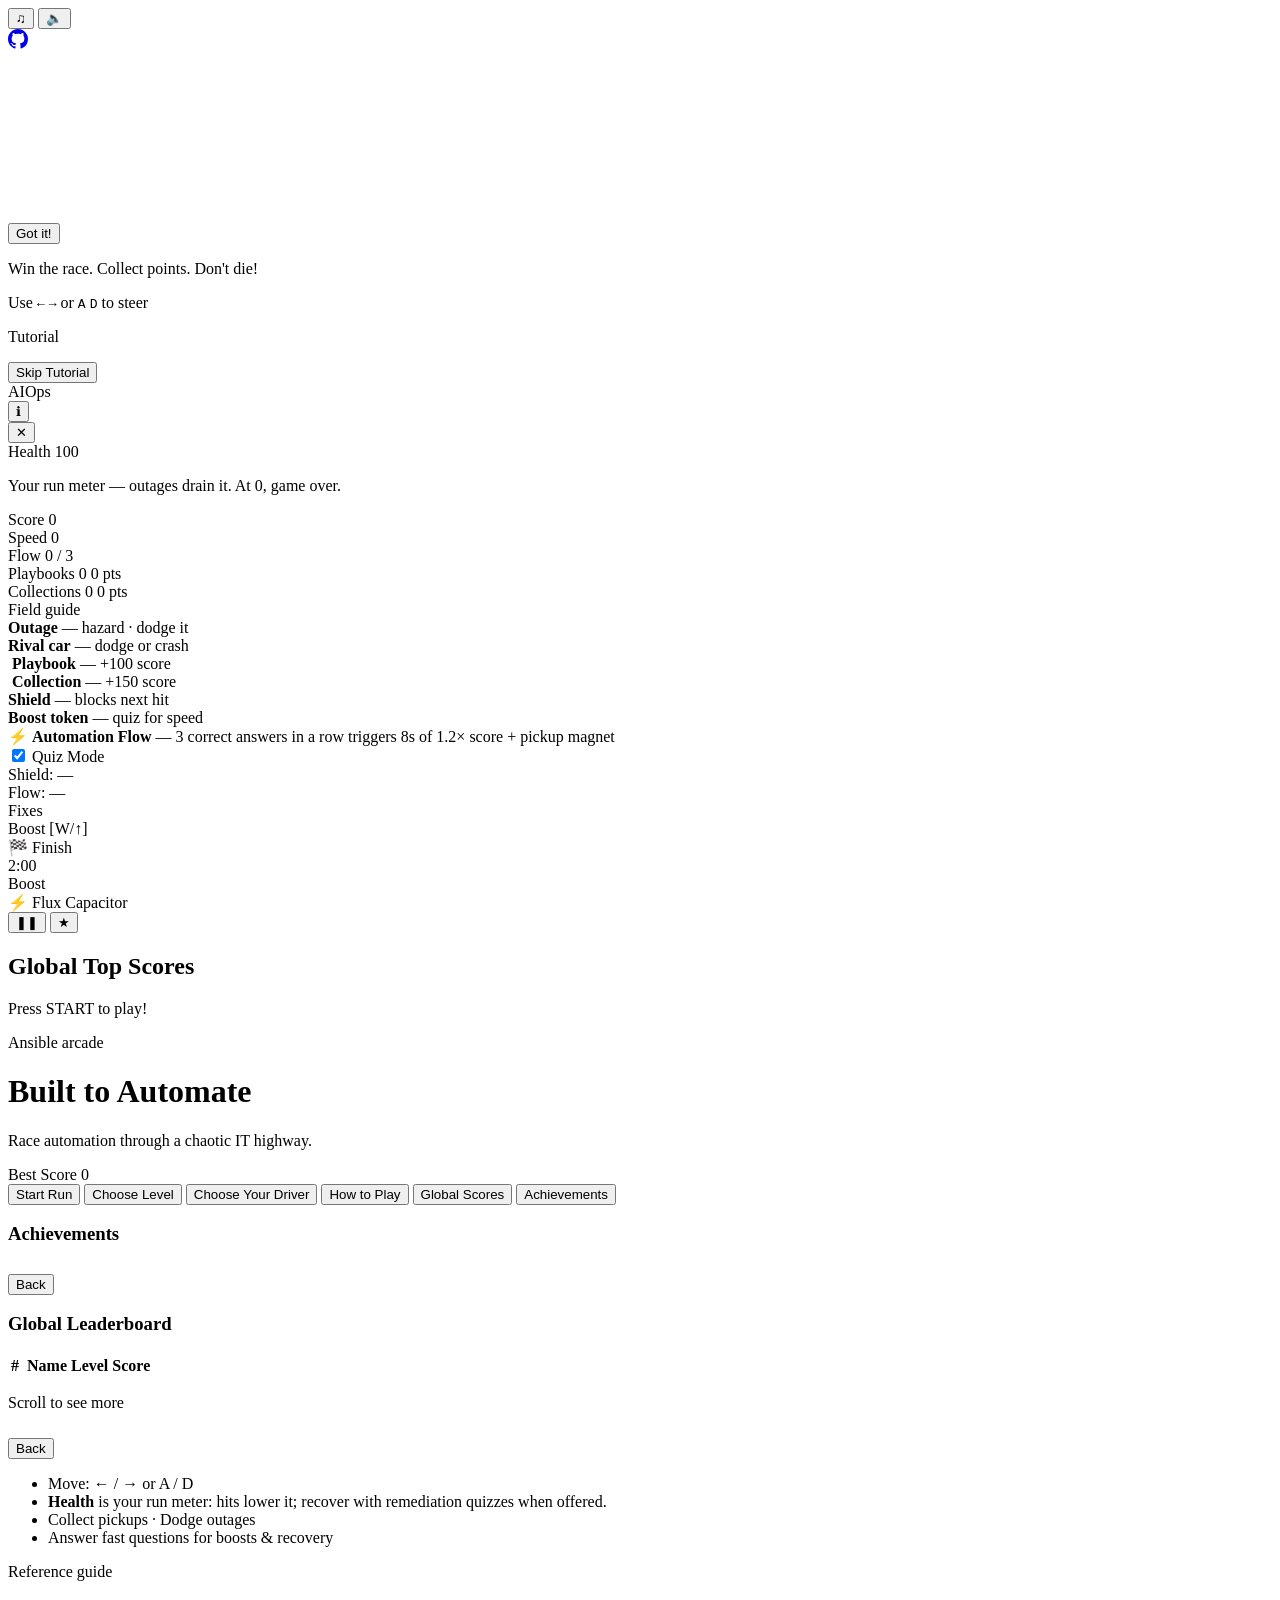
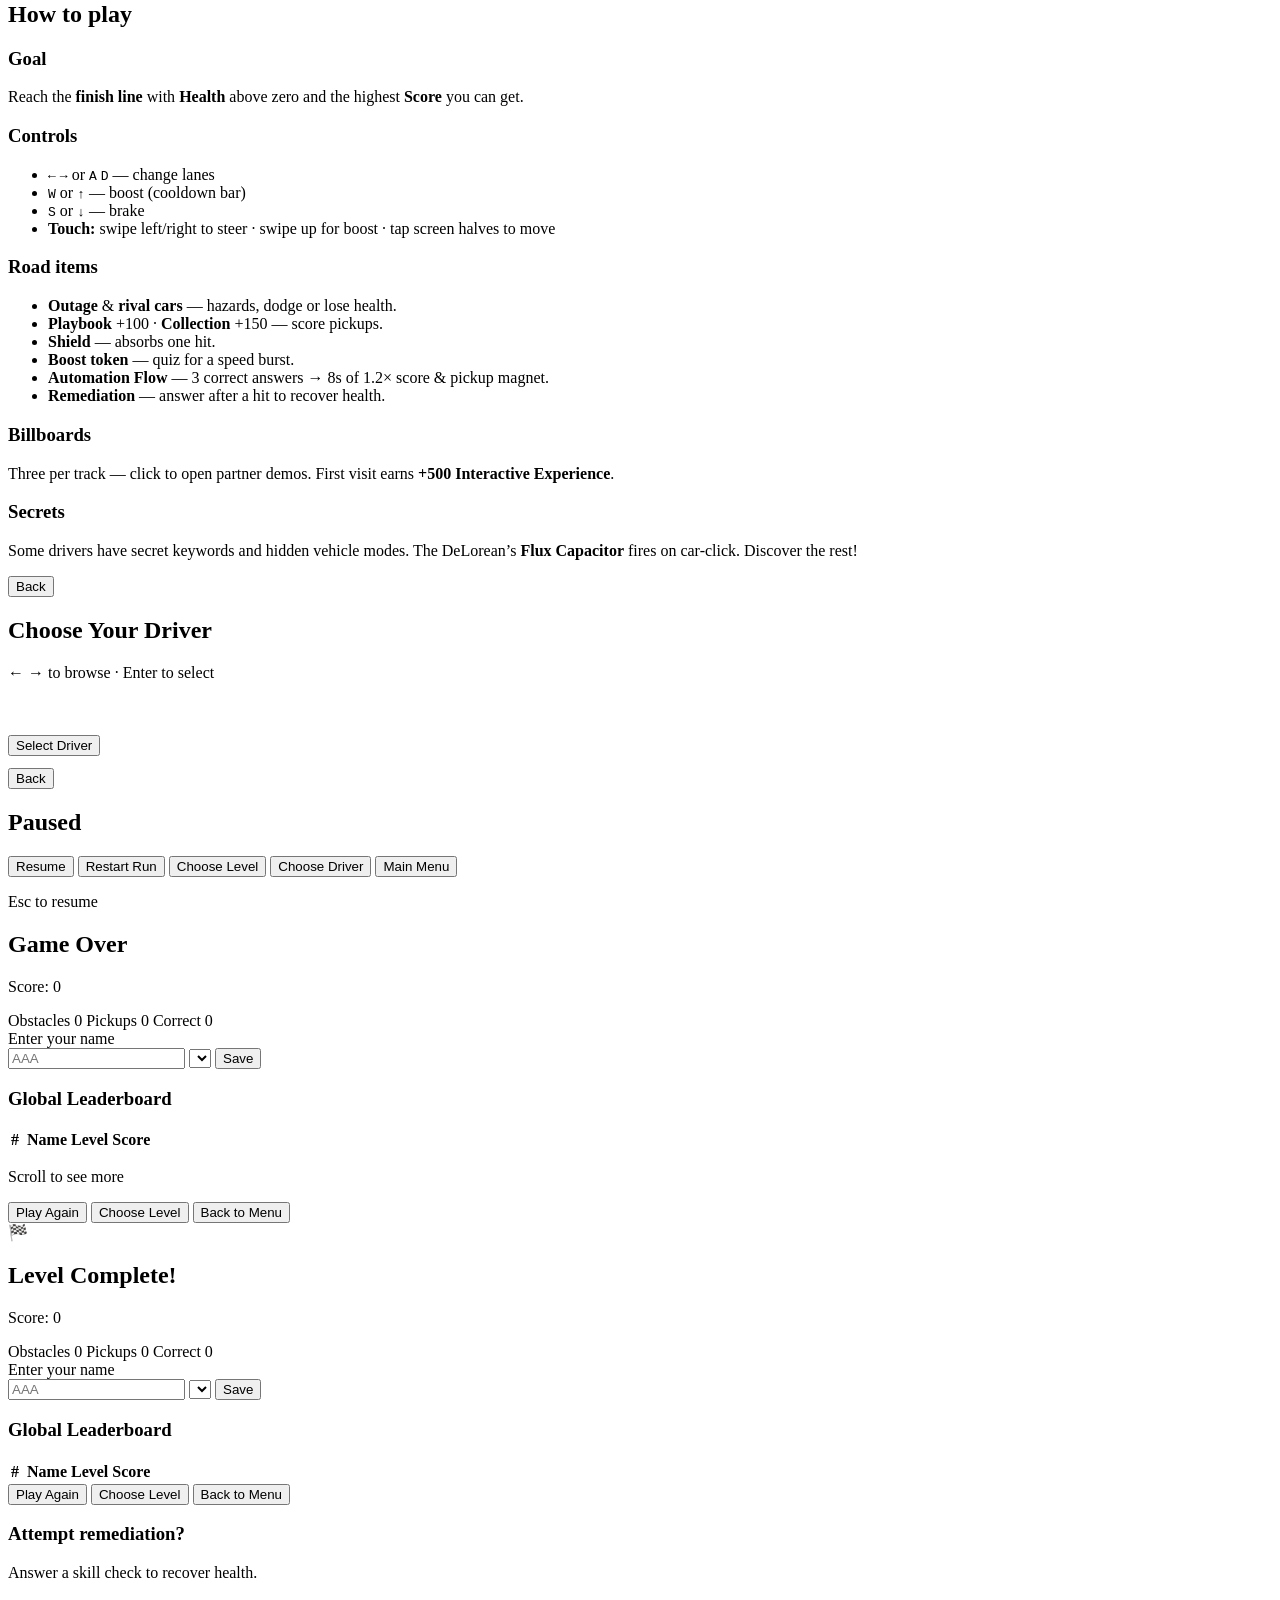
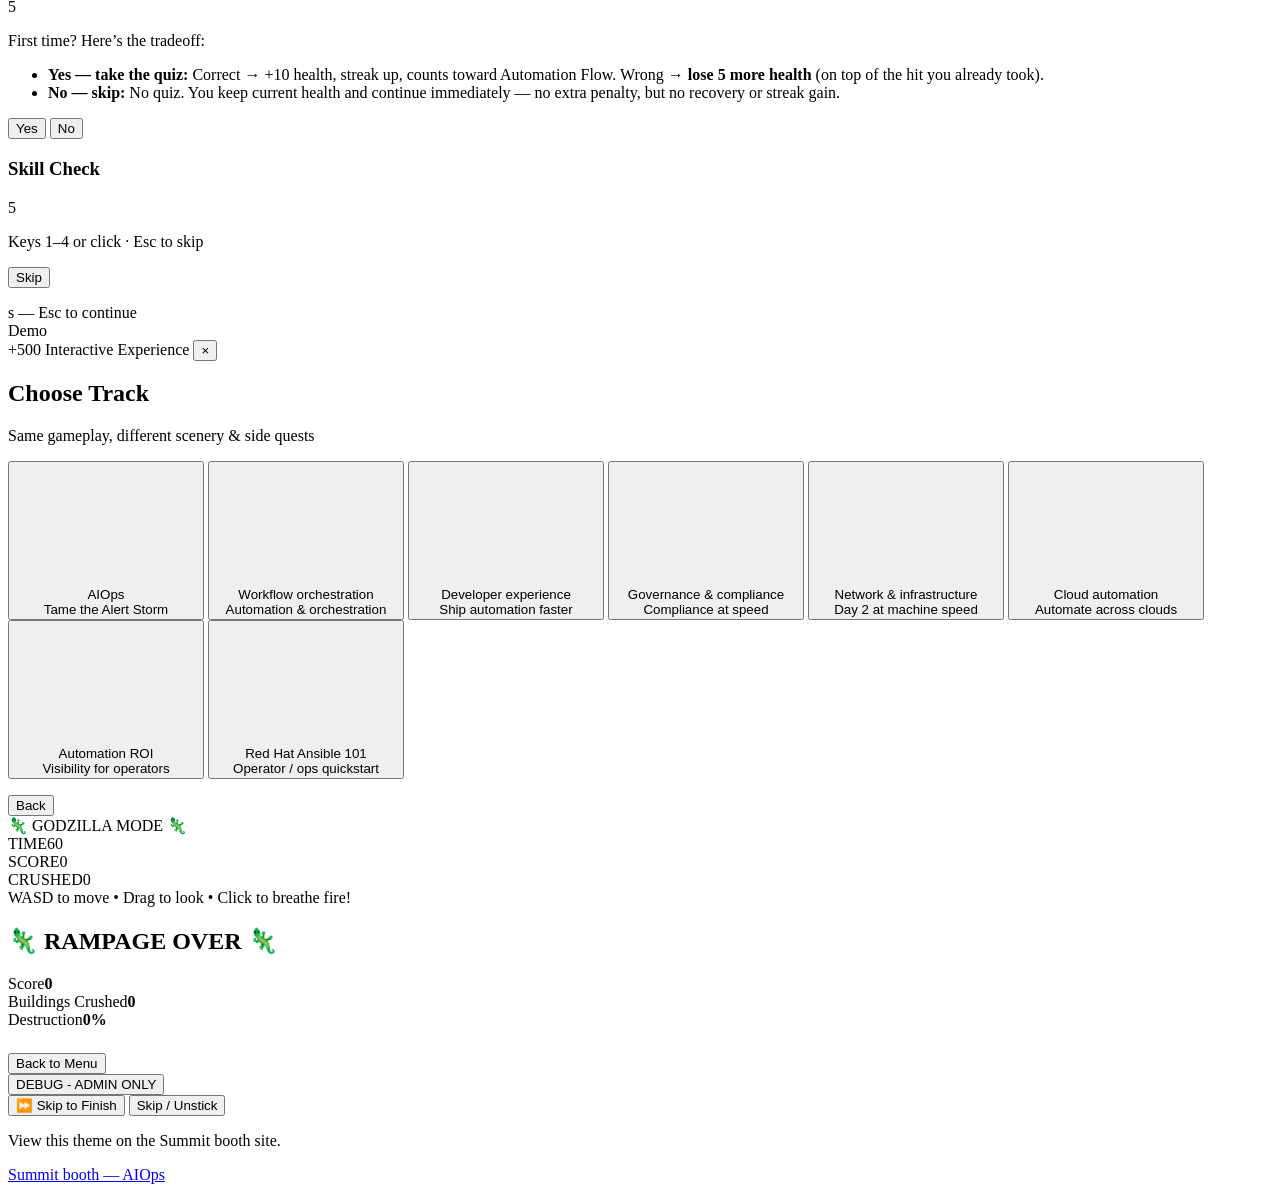
==== commit 03d0b7ad: "Changing url endpoints to page" ====
--- a/AAP-101/index.html
+++ b/AAP-101/index.html
@@ -15,7 +15,6 @@
           "AAP-on-cloud",
           "Metrics-and-telemetry",
           "AAP-101",
-          "Death-Star-Trench",
         ];
         function computeBaseHref(pathname) {
           var p = pathname.replace(/\/+$/, "") || "/";
@@ -93,14 +92,6 @@
         </div>
         <div class="tutorial-tip-arrow"></div>
       </div>
-      <!-- After ~15s on billboard tutorial step: non-blocking hint + pointer (pointer-events none) -->
-      <div id="tutorial-bb-nudge" class="tutorial-bb-nudge hidden" aria-hidden="true">
-        <div class="tutorial-bb-nudge-dim" aria-hidden="true"></div>
-        <div id="tutorial-bb-nudge-pointer" class="tutorial-bb-nudge-pointer" aria-hidden="true">👆</div>
-        <div class="tutorial-bb-nudge-bar">
-          <p id="tutorial-bb-nudge-text" class="tutorial-bb-nudge-text">Click a billboard to continue the tutorial</p>
-        </div>
-      </div>
       <!-- skip button moved inside tutorial-checklist below -->
       <div id="tutorial-banner" class="tutorial-banner hidden" aria-hidden="true">
         <p class="tutorial-banner-text">Win the race. Collect points. Don't die!</p>
@@ -271,7 +262,7 @@
         </div>
 
         <ul class="help">
-          <li>Move: ← / → or A / D · Space = horn (like click) · Esc / Backspace = pause</li>
+          <li>Move: ← / → or A / D</li>
           <li>
             <strong>Health</strong> is your run meter: hits lower it; recover with
             remediation quizzes when offered.
@@ -296,8 +287,6 @@
                 <li><kbd>←</kbd> <kbd>→</kbd> or <kbd>A</kbd> <kbd>D</kbd> — change lanes</li>
                 <li><kbd>W</kbd> or <kbd>↑</kbd> — boost (cooldown bar)</li>
                 <li><kbd>S</kbd> or <kbd>↓</kbd> — brake</li>
-                <li><kbd>Space</kbd> — horn / vehicle action (same as clicking the game)</li>
-                <li><kbd>Esc</kbd> or <kbd>Backspace</kbd> — pause · same keys to resume</li>
                 <li><strong>Touch:</strong> swipe left/right to steer · swipe up for boost · tap screen halves to move</li>
               </ul>
             </section>
@@ -355,7 +344,7 @@
         <button type="button" id="btn-choose-level-pause" class="btn">Choose Level</button>
         <button type="button" id="btn-choose-driver-pause" class="btn">Choose Driver</button>
         <button type="button" id="btn-menu-pause" class="btn">Main Menu</button>
-        <p class="hint">Esc or Backspace to resume</p>
+        <p class="hint">Esc to resume</p>
       </div>
 
       <div id="game-over" class="overlay panel hidden">
@@ -540,11 +529,6 @@
             <div class="level-card-label">Red Hat Ansible 101</div>
             <div class="level-card-sub">Operator / ops quickstart</div>
           </button>
-          <button type="button" class="level-card level-card-ds hidden" data-level="DS" aria-hidden="true">
-            <canvas class="level-preview" width="180" height="120"></canvas>
-            <div class="level-card-label">Death Star Trench</div>
-            <div class="level-card-sub">May the Fourth be with you</div>
-          </button>
         </div>
         <button type="button" id="btn-level-back" class="btn" style="margin-top:1rem">Back</button>
       </div>
@@ -592,7 +576,7 @@
       <a
         id="summit-booth-back"
         class="summit-booth-dock-btn"
-        href="https://abwalczyk.github.io/summit-booth-themes/AIOps/"
+        href="https://ansible-tmm.github.io/summit26/AIOps/"
         target="_blank"
         rel="noopener noreferrer"
         >Summit booth — AIOps</a>
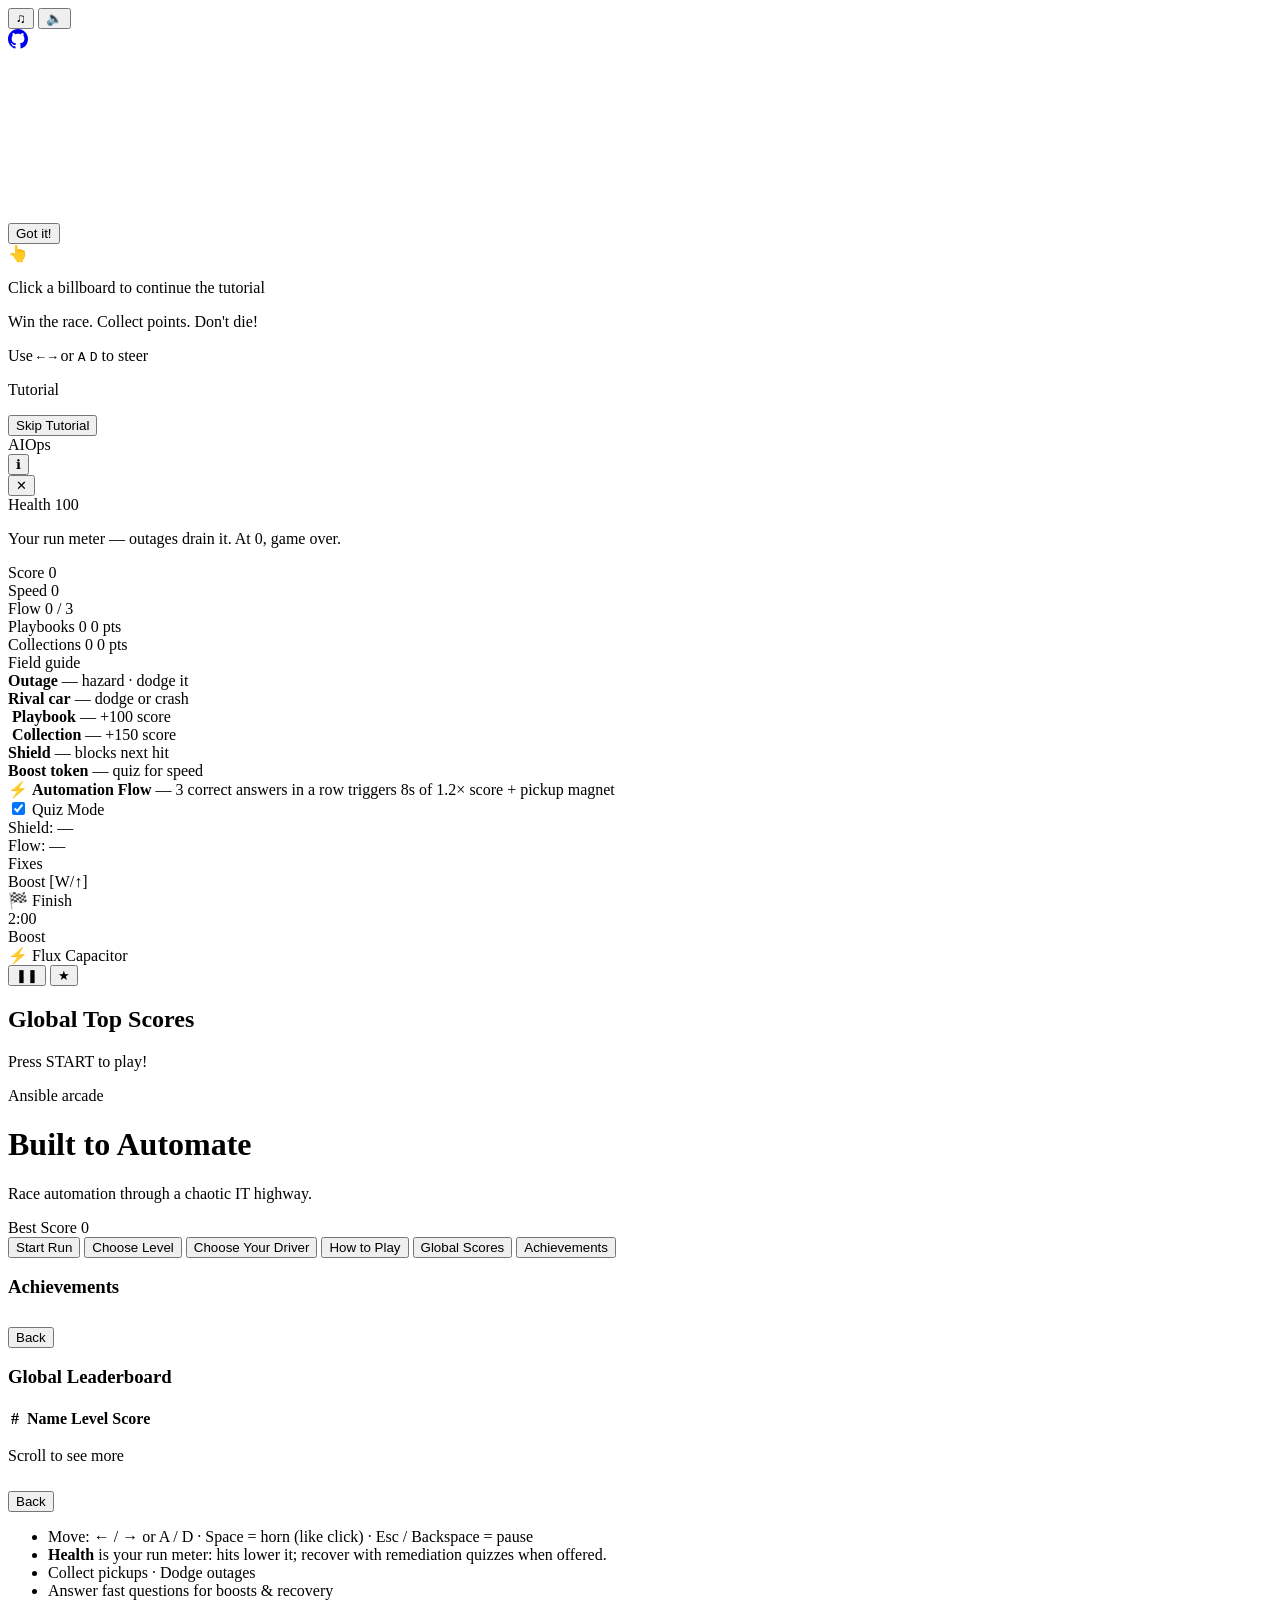
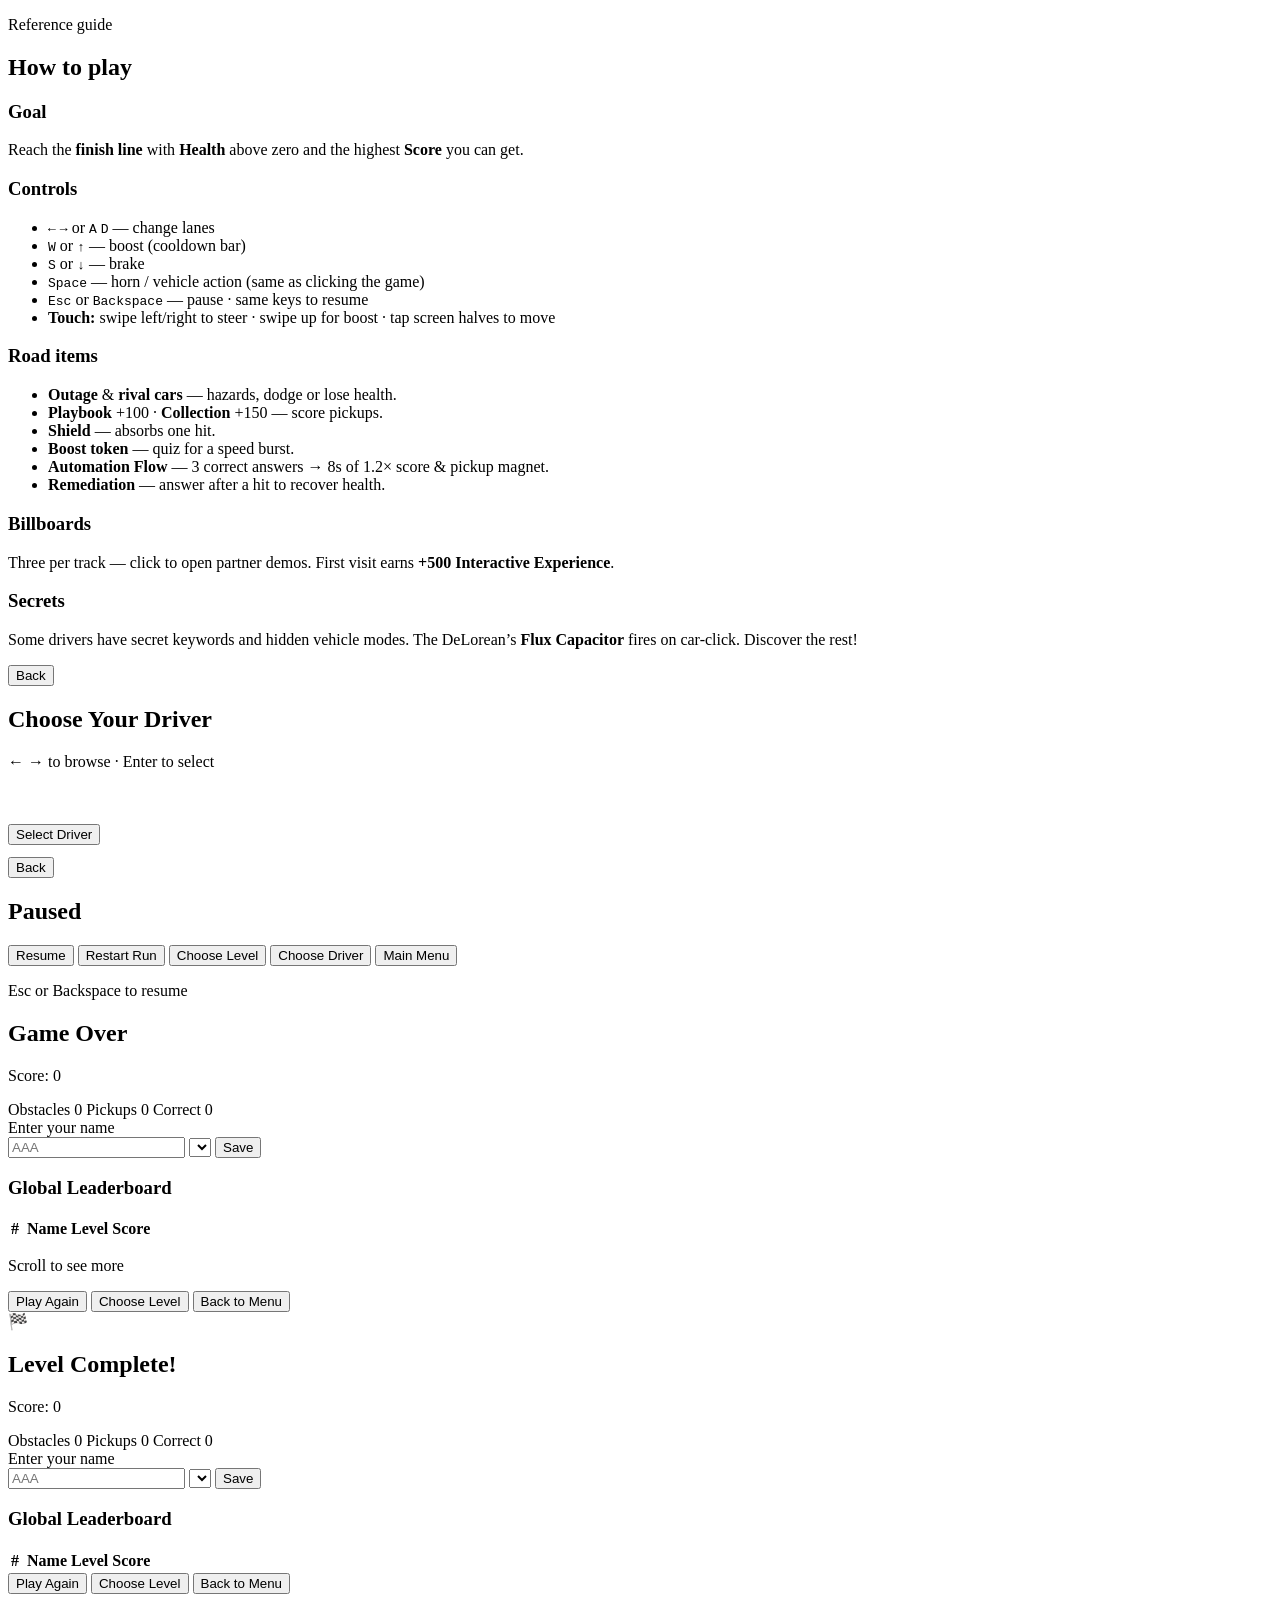
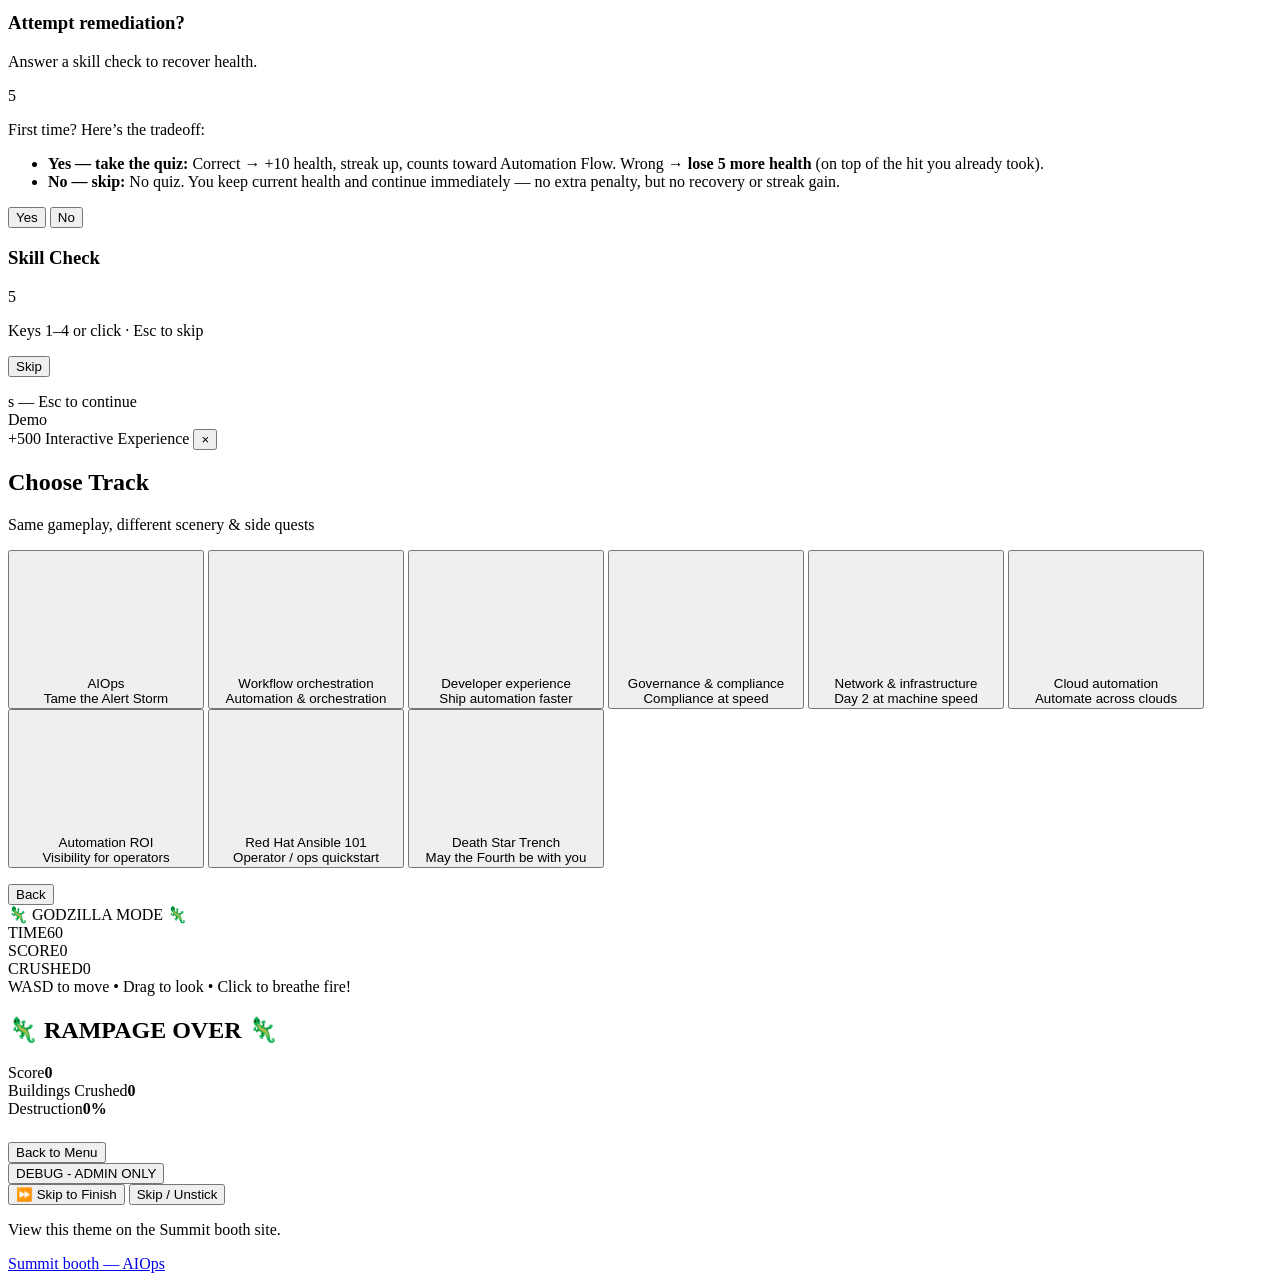
==== commit f0ffa17a: "Merge pull request #6 from abwalczyk/main Changing url endpoints to page" ====
--- a/AAP-101/index.html
+++ b/AAP-101/index.html
@@ -15,6 +15,7 @@
           "AAP-on-cloud",
           "Metrics-and-telemetry",
           "AAP-101",
+          "Death-Star-Trench",
         ];
         function computeBaseHref(pathname) {
           var p = pathname.replace(/\/+$/, "") || "/";
@@ -92,6 +93,14 @@
         </div>
         <div class="tutorial-tip-arrow"></div>
       </div>
+      <!-- After ~15s on billboard tutorial step: non-blocking hint + pointer (pointer-events none) -->
+      <div id="tutorial-bb-nudge" class="tutorial-bb-nudge hidden" aria-hidden="true">
+        <div class="tutorial-bb-nudge-dim" aria-hidden="true"></div>
+        <div id="tutorial-bb-nudge-pointer" class="tutorial-bb-nudge-pointer" aria-hidden="true">👆</div>
+        <div class="tutorial-bb-nudge-bar">
+          <p id="tutorial-bb-nudge-text" class="tutorial-bb-nudge-text">Click a billboard to continue the tutorial</p>
+        </div>
+      </div>
       <!-- skip button moved inside tutorial-checklist below -->
       <div id="tutorial-banner" class="tutorial-banner hidden" aria-hidden="true">
         <p class="tutorial-banner-text">Win the race. Collect points. Don't die!</p>
@@ -262,7 +271,7 @@
         </div>
 
         <ul class="help">
-          <li>Move: ← / → or A / D</li>
+          <li>Move: ← / → or A / D · Space = horn (like click) · Esc / Backspace = pause</li>
           <li>
             <strong>Health</strong> is your run meter: hits lower it; recover with
             remediation quizzes when offered.
@@ -287,6 +296,8 @@
                 <li><kbd>←</kbd> <kbd>→</kbd> or <kbd>A</kbd> <kbd>D</kbd> — change lanes</li>
                 <li><kbd>W</kbd> or <kbd>↑</kbd> — boost (cooldown bar)</li>
                 <li><kbd>S</kbd> or <kbd>↓</kbd> — brake</li>
+                <li><kbd>Space</kbd> — horn / vehicle action (same as clicking the game)</li>
+                <li><kbd>Esc</kbd> or <kbd>Backspace</kbd> — pause · same keys to resume</li>
                 <li><strong>Touch:</strong> swipe left/right to steer · swipe up for boost · tap screen halves to move</li>
               </ul>
             </section>
@@ -344,7 +355,7 @@
         <button type="button" id="btn-choose-level-pause" class="btn">Choose Level</button>
         <button type="button" id="btn-choose-driver-pause" class="btn">Choose Driver</button>
         <button type="button" id="btn-menu-pause" class="btn">Main Menu</button>
-        <p class="hint">Esc to resume</p>
+        <p class="hint">Esc or Backspace to resume</p>
       </div>
 
       <div id="game-over" class="overlay panel hidden">
@@ -528,6 +539,11 @@
             <canvas class="level-preview" width="180" height="120"></canvas>
             <div class="level-card-label">Red Hat Ansible 101</div>
             <div class="level-card-sub">Operator / ops quickstart</div>
+          </button>
+          <button type="button" class="level-card level-card-ds hidden" data-level="DS" aria-hidden="true">
+            <canvas class="level-preview" width="180" height="120"></canvas>
+            <div class="level-card-label">Death Star Trench</div>
+            <div class="level-card-sub">May the Fourth be with you</div>
           </button>
         </div>
         <button type="button" id="btn-level-back" class="btn" style="margin-top:1rem">Back</button>
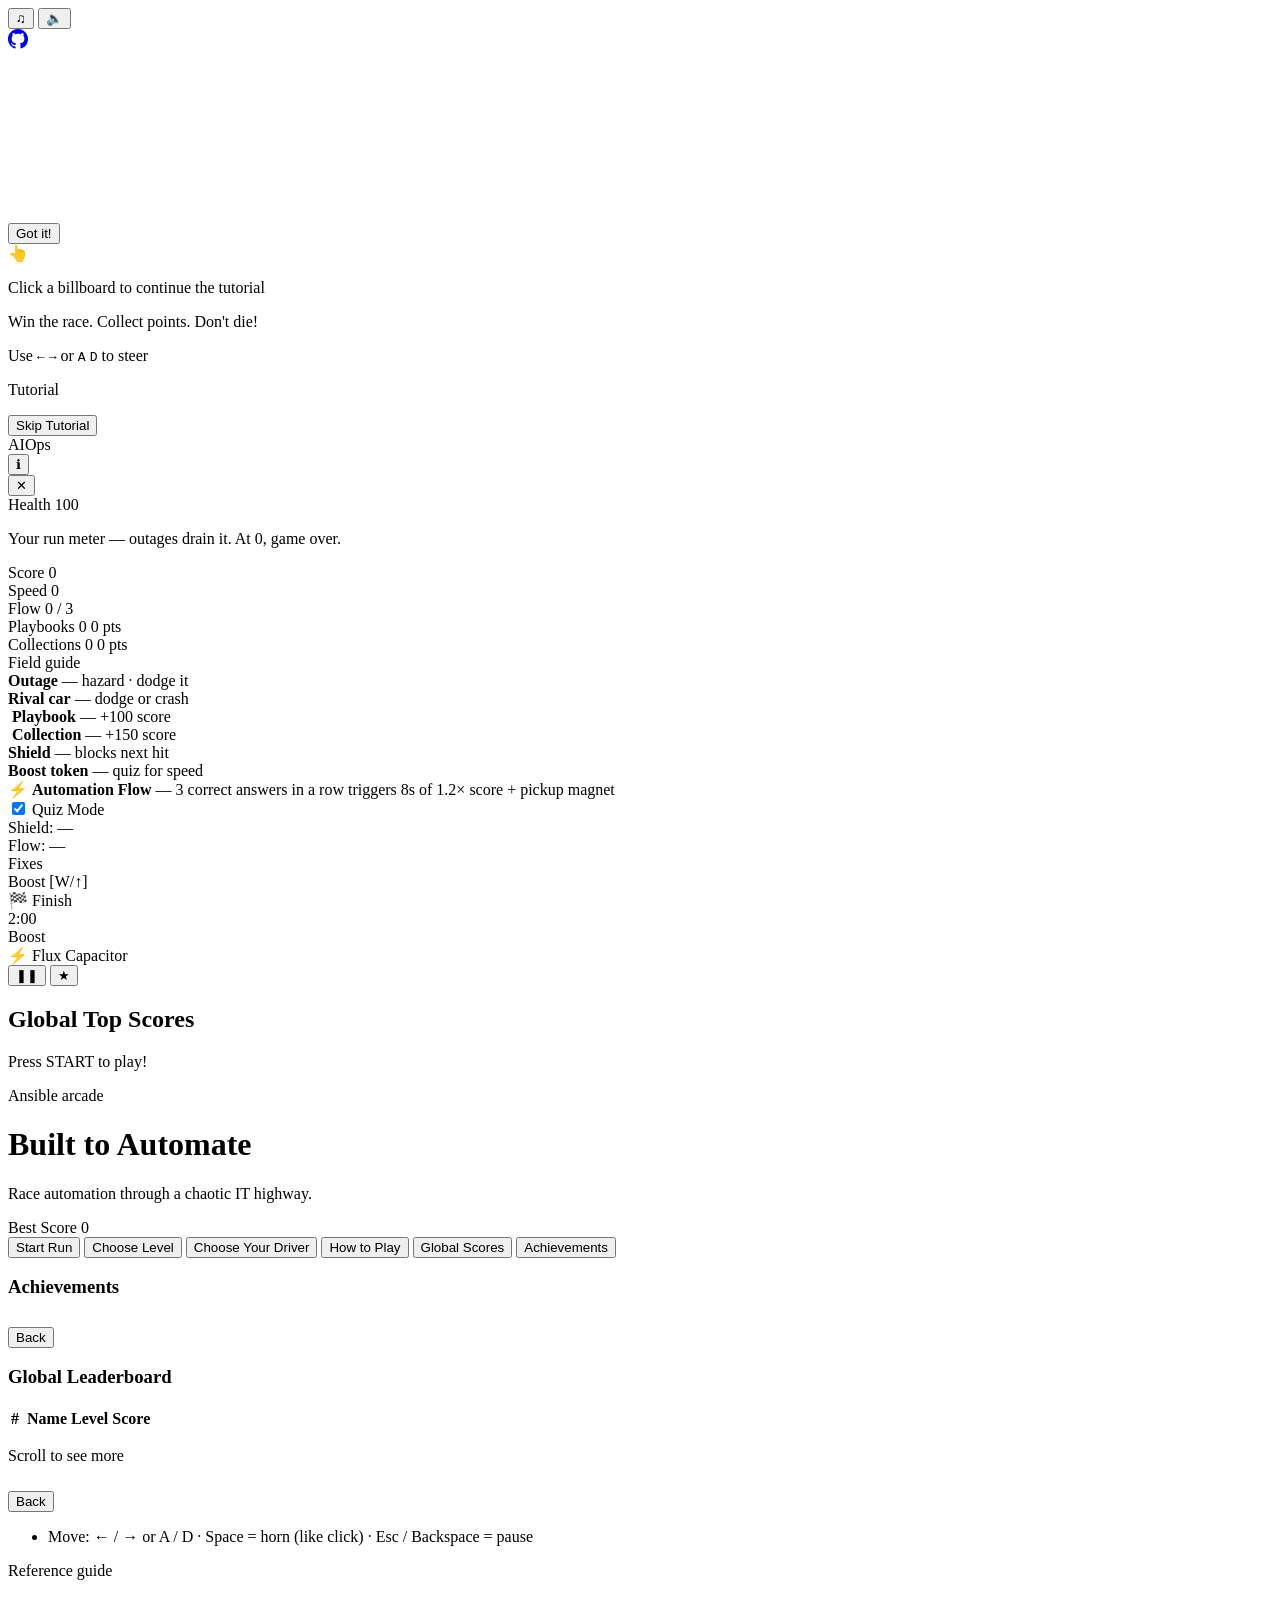
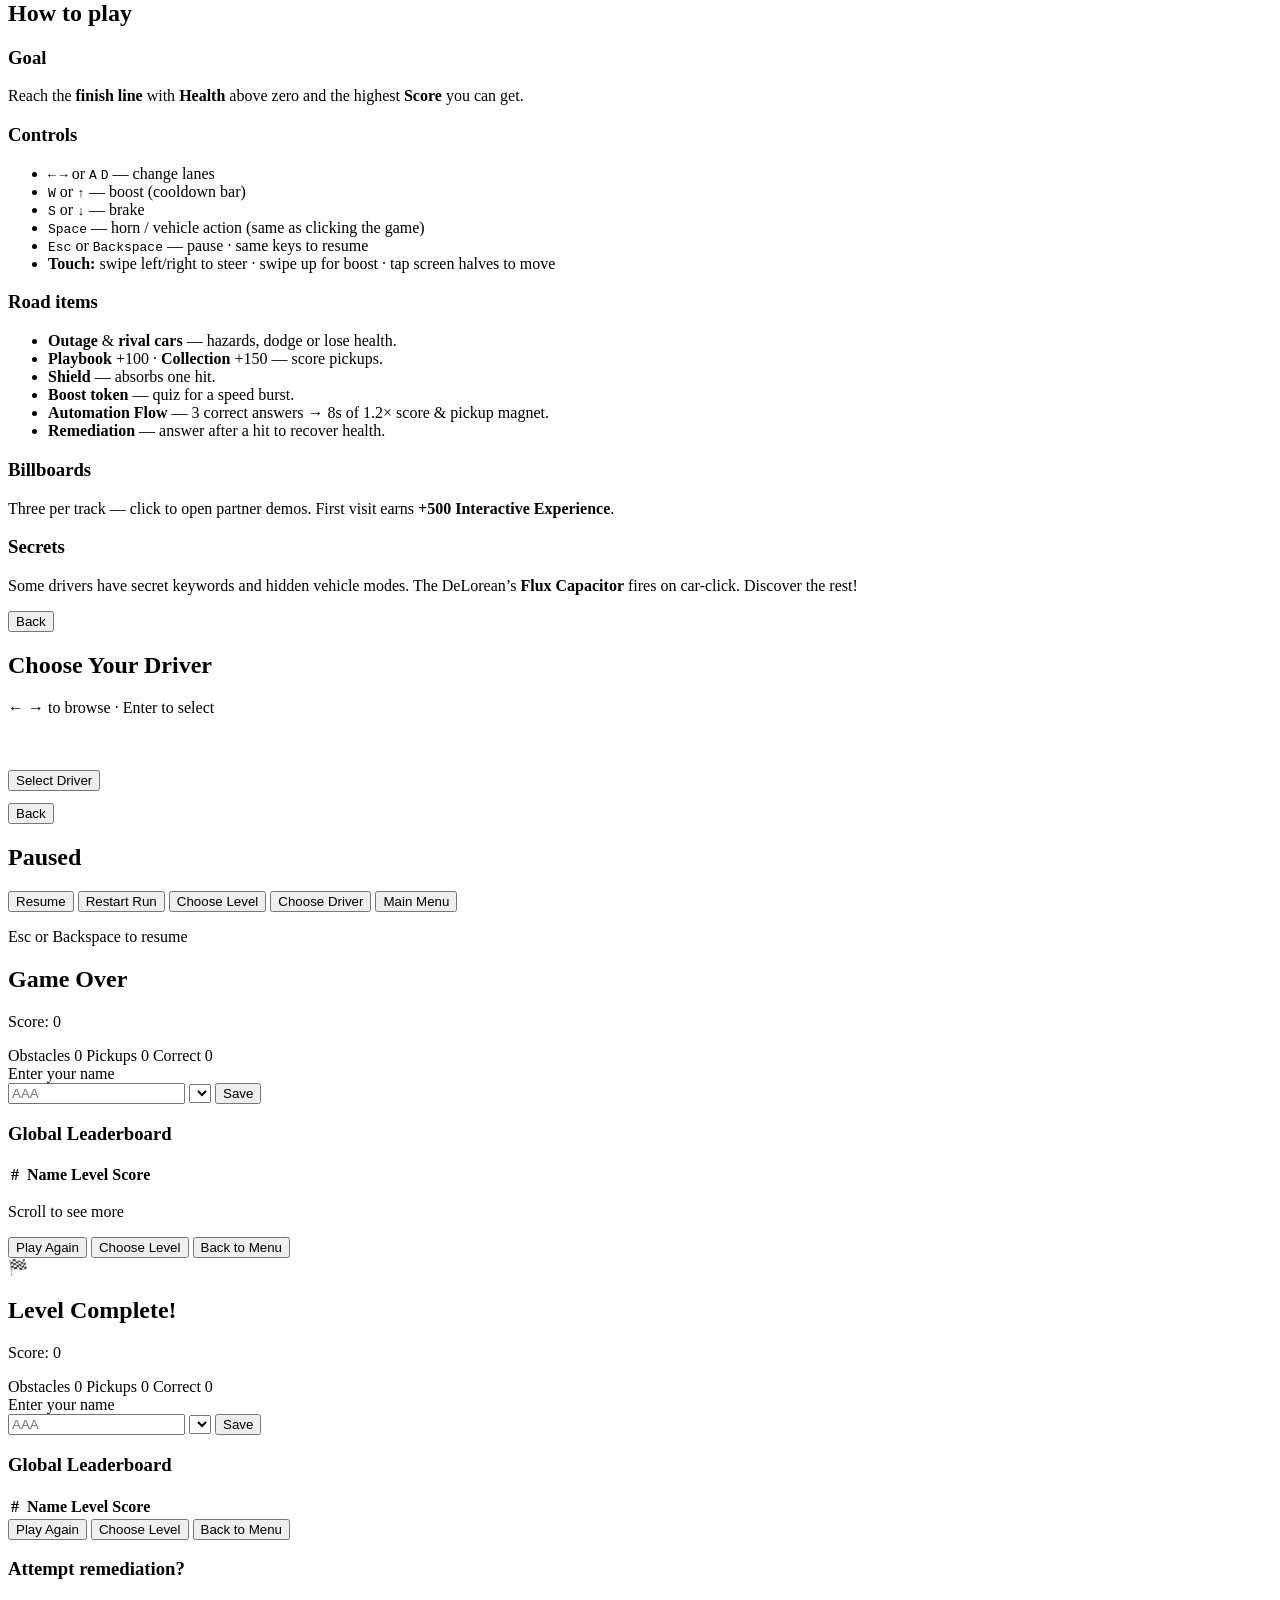
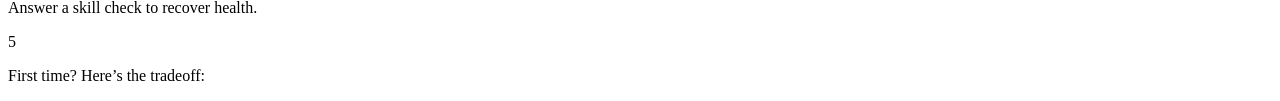
==== commit a65c680f: "Mobile: hide flux capacitor, move boost bar below pause button The tt-cooldown-bar (flux capacitor) " ====
--- a/AAP-101/index.html
+++ b/AAP-101/index.html
@@ -36,6 +36,17 @@
     </script>
     <meta name="viewport" content="width=device-width, initial-scale=1.0" />
     <title>Built to Automate</title>
+    <link rel="icon" href="./assets/favicon.png" type="image/png" />
+    <link rel="apple-touch-icon" href="./assets/favicon.png" />
+    <!-- Google tag (gtag.js) -->
+    <script async src="https://www.googletagmanager.com/gtag/js?id=G-YZ9858WG76"></script>
+    <script>
+      window.dataLayer = window.dataLayer || [];
+      function gtag(){dataLayer.push(arguments);}
+      gtag('js', new Date());
+
+      gtag('config', 'G-YZ9858WG76');
+    </script>
     <link rel="preconnect" href="https://fonts.googleapis.com" />
     <link rel="preconnect" href="https://fonts.gstatic.com" crossorigin />
     <link
@@ -272,12 +283,6 @@
 
         <ul class="help">
           <li>Move: ← / → or A / D · Space = horn (like click) · Esc / Backspace = pause</li>
-          <li>
-            <strong>Health</strong> is your run meter: hits lower it; recover with
-            remediation quizzes when offered.
-          </li>
-          <li>Collect pickups · Dodge outages</li>
-          <li>Answer fast questions for boosts &amp; recovery</li>
         </ul>
       </div>
 
@@ -444,160 +449,3 @@
         <div id="recovery-first-tip" class="recovery-first-tip hidden">
           <p class="recovery-tip-title">First time? Here’s the tradeoff:</p>
           <ul class="recovery-tip-list">
-            <li>
-              <strong>Yes — take the quiz:</strong> Correct → +10 health, streak up, counts toward Automation Flow.
-              Wrong → <strong>lose 5 more health</strong> (on top of the hit you already took).
-            </li>
-            <li>
-              <strong>No — skip:</strong> No quiz. You keep current health and continue immediately — no extra penalty, but no recovery or streak gain.
-            </li>
-          </ul>
-        </div>
-        <div class="row">
-          <button type="button" id="recovery-yes" class="btn primary">Yes</button>
-          <button type="button" id="recovery-no" class="btn">No</button>
-        </div>
-      </div>
-
-      <div id="quiz-overlay" class="overlay panel quiz hidden">
-        <div id="quiz-question-panel">
-          <h3 id="quiz-title">Skill Check</h3>
-          <p id="quiz-countdown" class="quiz-countdown">5</p>
-          <p id="quiz-prompt"></p>
-          <div id="quiz-options" class="quiz-options"></div>
-          <div class="quiz-bottom-row">
-            <p class="hint">Keys 1–4 or click · Esc to skip</p>
-            <button type="button" id="btn-quiz-skip" class="btn btn-quiz-skip">Skip</button>
-          </div>
-        </div>
-        <div id="quiz-result-panel" class="quiz-result-panel hidden">
-          <div id="quiz-result-burst" class="quiz-result-burst" aria-hidden="true"></div>
-          <p id="quiz-result-title" class="quiz-result-title"></p>
-          <ul id="quiz-result-lines" class="quiz-result-lines"></ul>
-          <p id="quiz-result-explain" class="quiz-result-explain"></p>
-          <div id="quiz-result-timer" class="quiz-result-timer hidden">
-            <span id="quiz-result-countdown"></span>s — Esc to continue
-          </div>
-        </div>
-      </div>
-
-      <div id="billboard-overlay" class="overlay hidden">
-        <div class="billboard-panel">
-          <div class="billboard-topbar">
-            <span class="billboard-label" id="billboard-label">Demo</span>
-            <div class="billboard-topbar-right">
-              <span id="billboard-bonus" class="billboard-bonus hidden">+500 Interactive Experience</span>
-              <button type="button" id="btn-billboard-close" class="billboard-close" title="Close">&times;</button>
-            </div>
-          </div>
-          <div class="billboard-content" id="billboard-content">
-            <!-- dynamic: iframe embed or coming-soon placeholder injected by UI.js -->
-          </div>
-        </div>
-      </div>
-
-      <div id="level-select" class="overlay panel hidden">
-        <h2>Choose Track</h2>
-        <p class="level-select-hint">Same gameplay, different scenery &amp; side quests</p>
-        <div class="level-cards">
-          <button class="level-card" data-level="A">
-            <canvas class="level-preview" width="180" height="120"></canvas>
-            <div class="level-card-label">AIOps</div>
-            <div class="level-card-sub">Tame the Alert Storm</div>
-          </button>
-          <button class="level-card" data-level="B">
-            <canvas class="level-preview" width="180" height="120"></canvas>
-            <div class="level-card-label">Workflow orchestration</div>
-            <div class="level-card-sub">Automation &amp; orchestration</div>
-          </button>
-          <button class="level-card" data-level="C">
-            <canvas class="level-preview" width="180" height="120"></canvas>
-            <div class="level-card-label">Developer experience</div>
-            <div class="level-card-sub">Ship automation faster</div>
-          </button>
-          <button class="level-card" data-level="D">
-            <canvas class="level-preview" width="180" height="120"></canvas>
-            <div class="level-card-label">Governance &amp; compliance</div>
-            <div class="level-card-sub">Compliance at speed</div>
-          </button>
-          <button class="level-card" data-level="E">
-            <canvas class="level-preview" width="180" height="120"></canvas>
-            <div class="level-card-label">Network &amp; infrastructure</div>
-            <div class="level-card-sub">Day 2 at machine speed</div>
-          </button>
-          <button class="level-card" data-level="F">
-            <canvas class="level-preview" width="180" height="120"></canvas>
-            <div class="level-card-label">Cloud automation</div>
-            <div class="level-card-sub">Automate across clouds</div>
-          </button>
-          <button class="level-card" data-level="G">
-            <canvas class="level-preview" width="180" height="120"></canvas>
-            <div class="level-card-label">Automation ROI</div>
-            <div class="level-card-sub">Visibility for operators</div>
-          </button>
-          <button class="level-card" data-level="H">
-            <canvas class="level-preview" width="180" height="120"></canvas>
-            <div class="level-card-label">Red Hat Ansible 101</div>
-            <div class="level-card-sub">Operator / ops quickstart</div>
-          </button>
-          <button type="button" class="level-card level-card-ds hidden" data-level="DS" aria-hidden="true">
-            <canvas class="level-preview" width="180" height="120"></canvas>
-            <div class="level-card-label">Death Star Trench</div>
-            <div class="level-card-sub">May the Fourth be with you</div>
-          </button>
-        </div>
-        <button type="button" id="btn-level-back" class="btn" style="margin-top:1rem">Back</button>
-      </div>
-
-      <!-- Godzilla Mode HUD -->
-      <div id="godzilla-hud" class="godzilla-hud hidden" aria-hidden="true">
-        <div class="gz-title">🦎 GODZILLA MODE 🦎</div>
-        <div class="gz-stats">
-          <div class="gz-stat"><span class="gz-label">TIME</span><span id="gz-time" class="gz-value">60</span></div>
-          <div class="gz-stat"><span class="gz-label">SCORE</span><span id="gz-score" class="gz-value">0</span></div>
-          <div class="gz-stat"><span class="gz-label">CRUSHED</span><span id="gz-crushed" class="gz-value">0</span></div>
-        </div>
-        <div class="gz-hint">WASD to move &bull; Drag to look &bull; Click to breathe fire!</div>
-      </div>
-
-      <!-- Godzilla Score Summary -->
-      <div id="godzilla-score" class="overlay panel hidden">
-        <h2 class="gz-score-title">🦎 RAMPAGE OVER 🦎</h2>
-        <div class="gz-score-grid">
-          <div class="gz-score-row"><span>Score</span><strong id="gz-final-score">0</strong></div>
-          <div class="gz-score-row"><span>Buildings Crushed</span><strong id="gz-final-crushed">0</strong></div>
-          <div class="gz-score-row"><span>Destruction</span><strong id="gz-final-pct">0%</strong></div>
-        </div>
-        <button type="button" id="btn-gz-back" class="btn" style="margin-top:1.5rem">Back to Menu</button>
-      </div>
-
-      <div id="debug-panel" class="debug-panel">
-        <button type="button" id="btn-debug-toggle" class="btn-debug-toggle">DEBUG - ADMIN ONLY</button>
-        <div id="debug-tools" class="debug-tools hidden">
-          <button type="button" id="btn-dev-skip" class="debug-btn" title="Skip to last 10s">&#9193; Skip to Finish</button>
-          <button type="button" id="btn-unstick" class="debug-btn" title="Stuck? Click to force-resume the run">Skip / Unstick</button>
-        </div>
-      </div>
-    </div>
-
-    <!-- Fixed dock: must stay outside #game-root so z-index stacks above overlays -->
-    <div
-      id="summit-booth-back-wrap"
-      class="summit-booth-dock hidden"
-      aria-label="Summit booth theme page"
-    >
-      <p class="summit-booth-dock-lead" id="summit-booth-lead">
-        View this theme on the Summit booth site.
-      </p>
-      <a
-        id="summit-booth-back"
-        class="summit-booth-dock-btn"
-        href="https://ansible-tmm.github.io/summit26/AIOps/"
-        target="_blank"
-        rel="noopener noreferrer"
-        >Summit booth — AIOps</a>
-    </div>
-
-    <script type="module" src="./src/main.js"></script>
-  </body>
-</html>
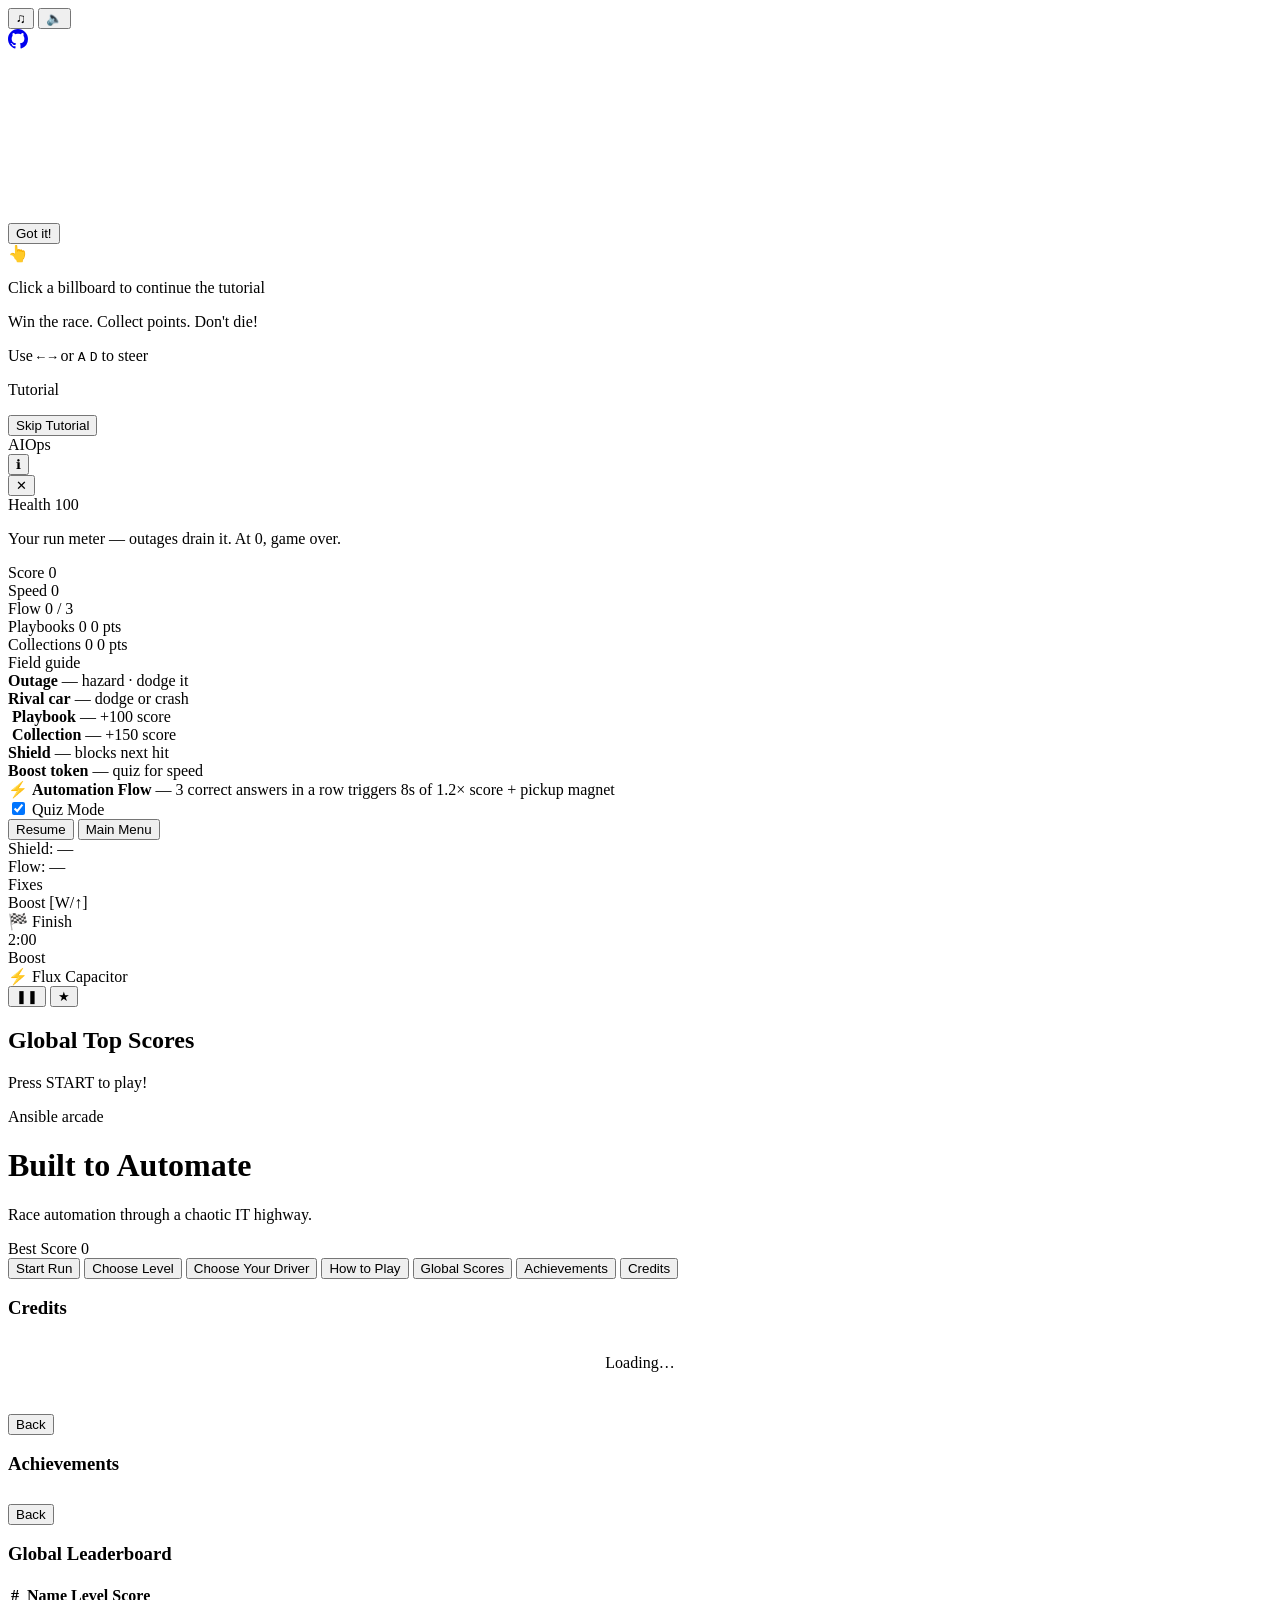
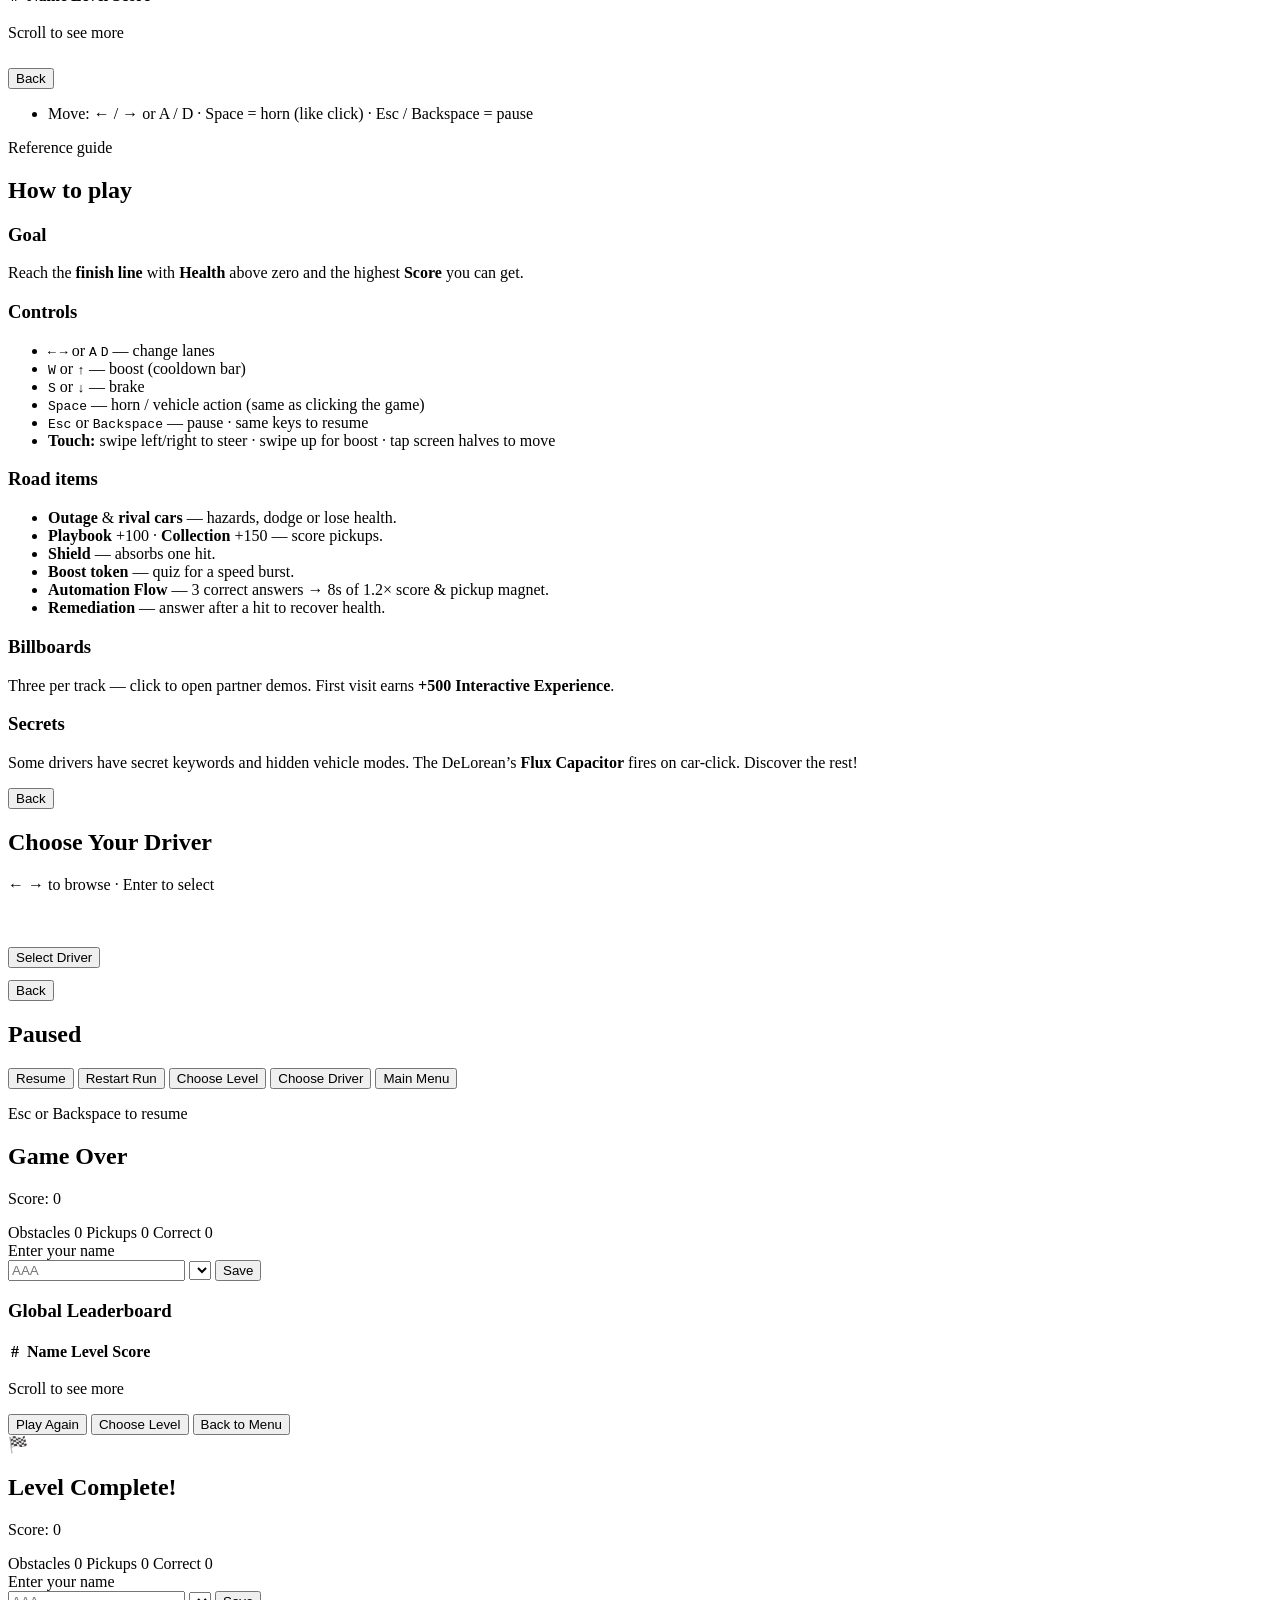
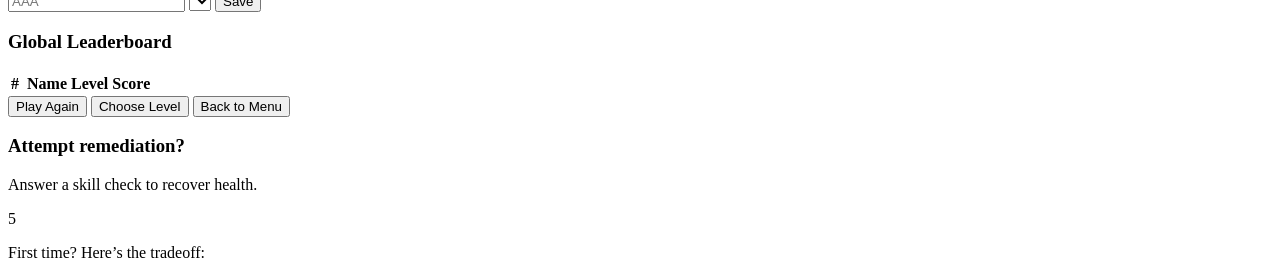
==== commit 44d4ce2c: "Mobile UI fixes: info overlay X button, main menu nav, credits screen - Hide audio controls when mob" ====
--- a/AAP-101/index.html
+++ b/AAP-101/index.html
@@ -204,6 +204,8 @@
               <span>Quiz Mode</span>
             </label>
           </div>
+          <button type="button" id="btn-hud-resume" class="hud-resume-btn">Resume</button>
+          <button type="button" id="btn-hud-menu" class="hud-resume-btn hud-menu-btn">Main Menu</button>
         </div>
         <div class="hud-right">
           <div id="hud-shield">Shield: —</div>
@@ -260,6 +262,15 @@
         <button type="button" id="btn-how-to-play" class="btn">How to Play</button>
         <button type="button" id="btn-highscores" class="btn">Global Scores</button>
         <button type="button" id="btn-achievements" class="btn">Achievements</button>
+        <button type="button" id="btn-credits" class="btn">Credits</button>
+
+        <div id="menu-credits" class="menu-credits hidden">
+          <h3 class="lb-title">Credits</h3>
+          <div id="credits-content" class="credits-content">
+            <p style="text-align:center;color:var(--muted);padding:1rem">Loading…</p>
+          </div>
+          <button type="button" id="btn-credits-back" class="btn" style="margin-top:0.6rem">Back</button>
+        </div>
 
         <div id="menu-achievements" class="menu-achievements hidden">
           <h3 class="lb-title">Achievements</h3>
